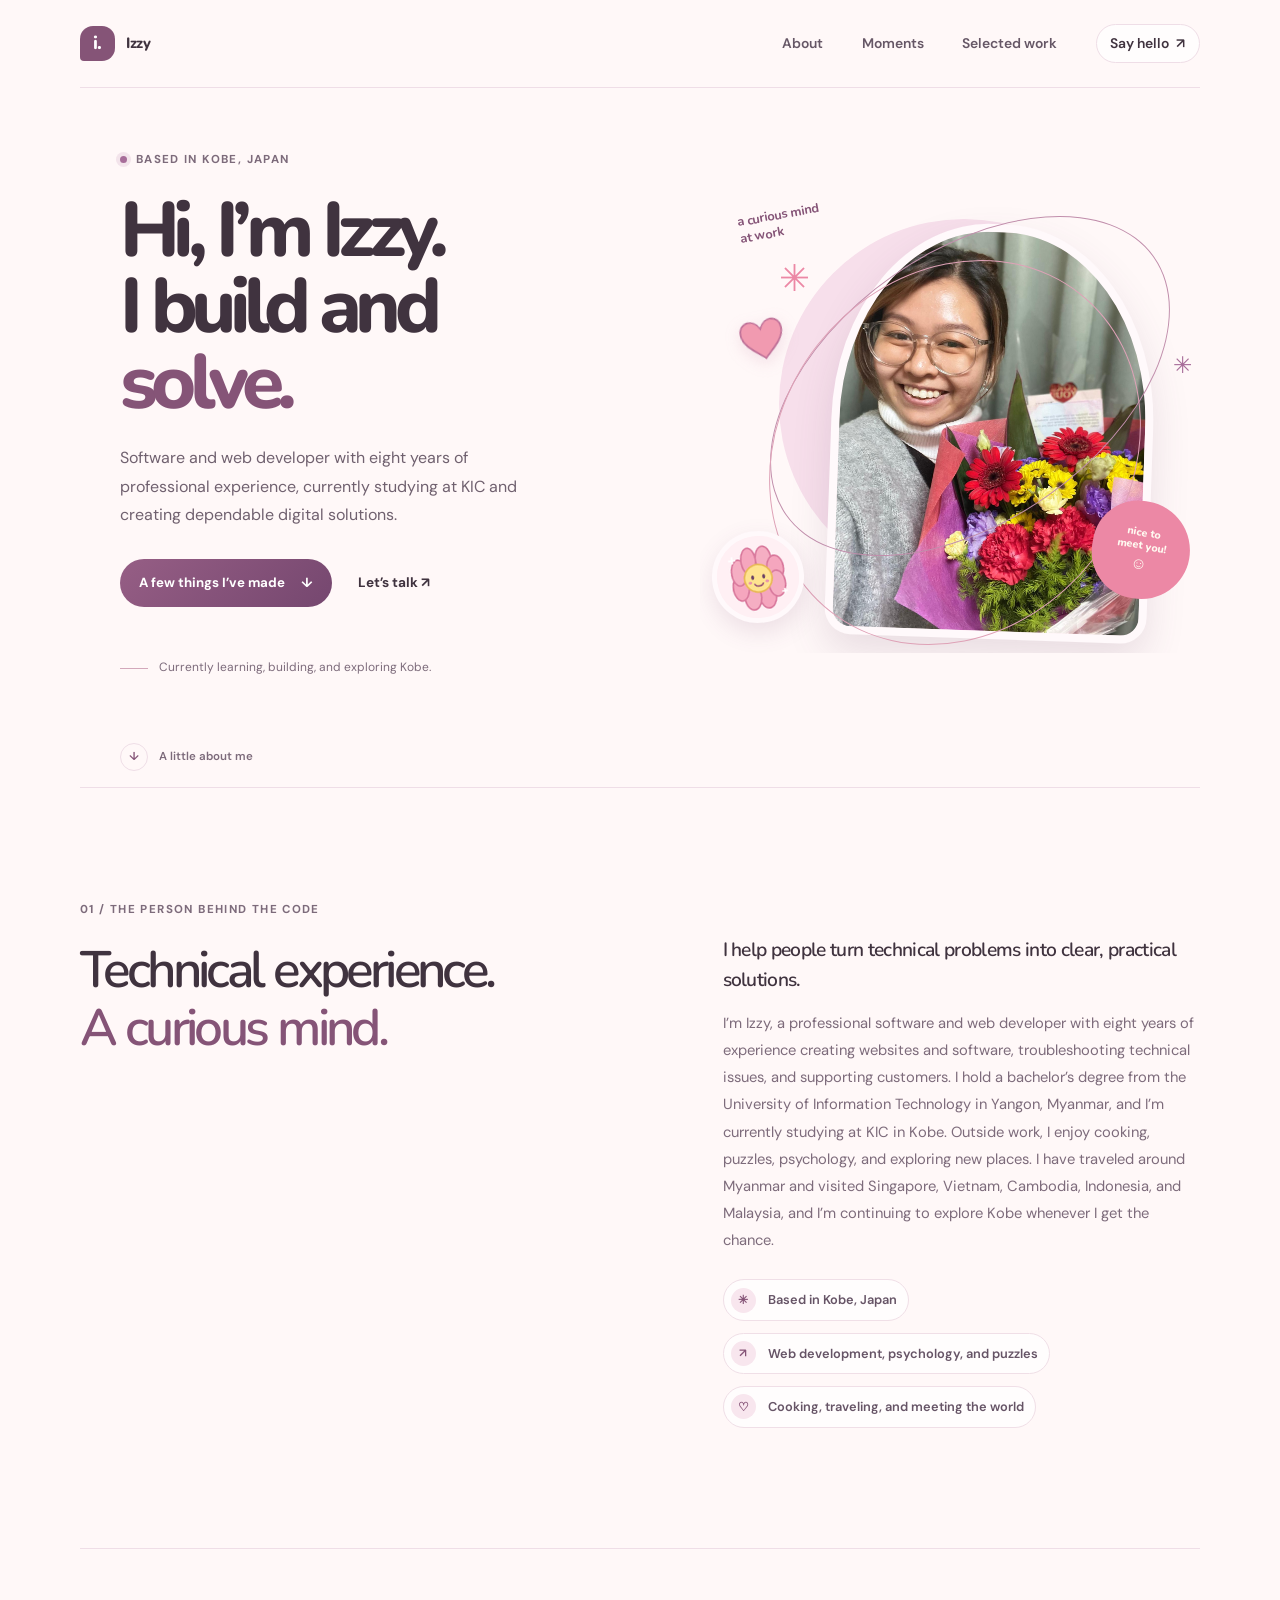
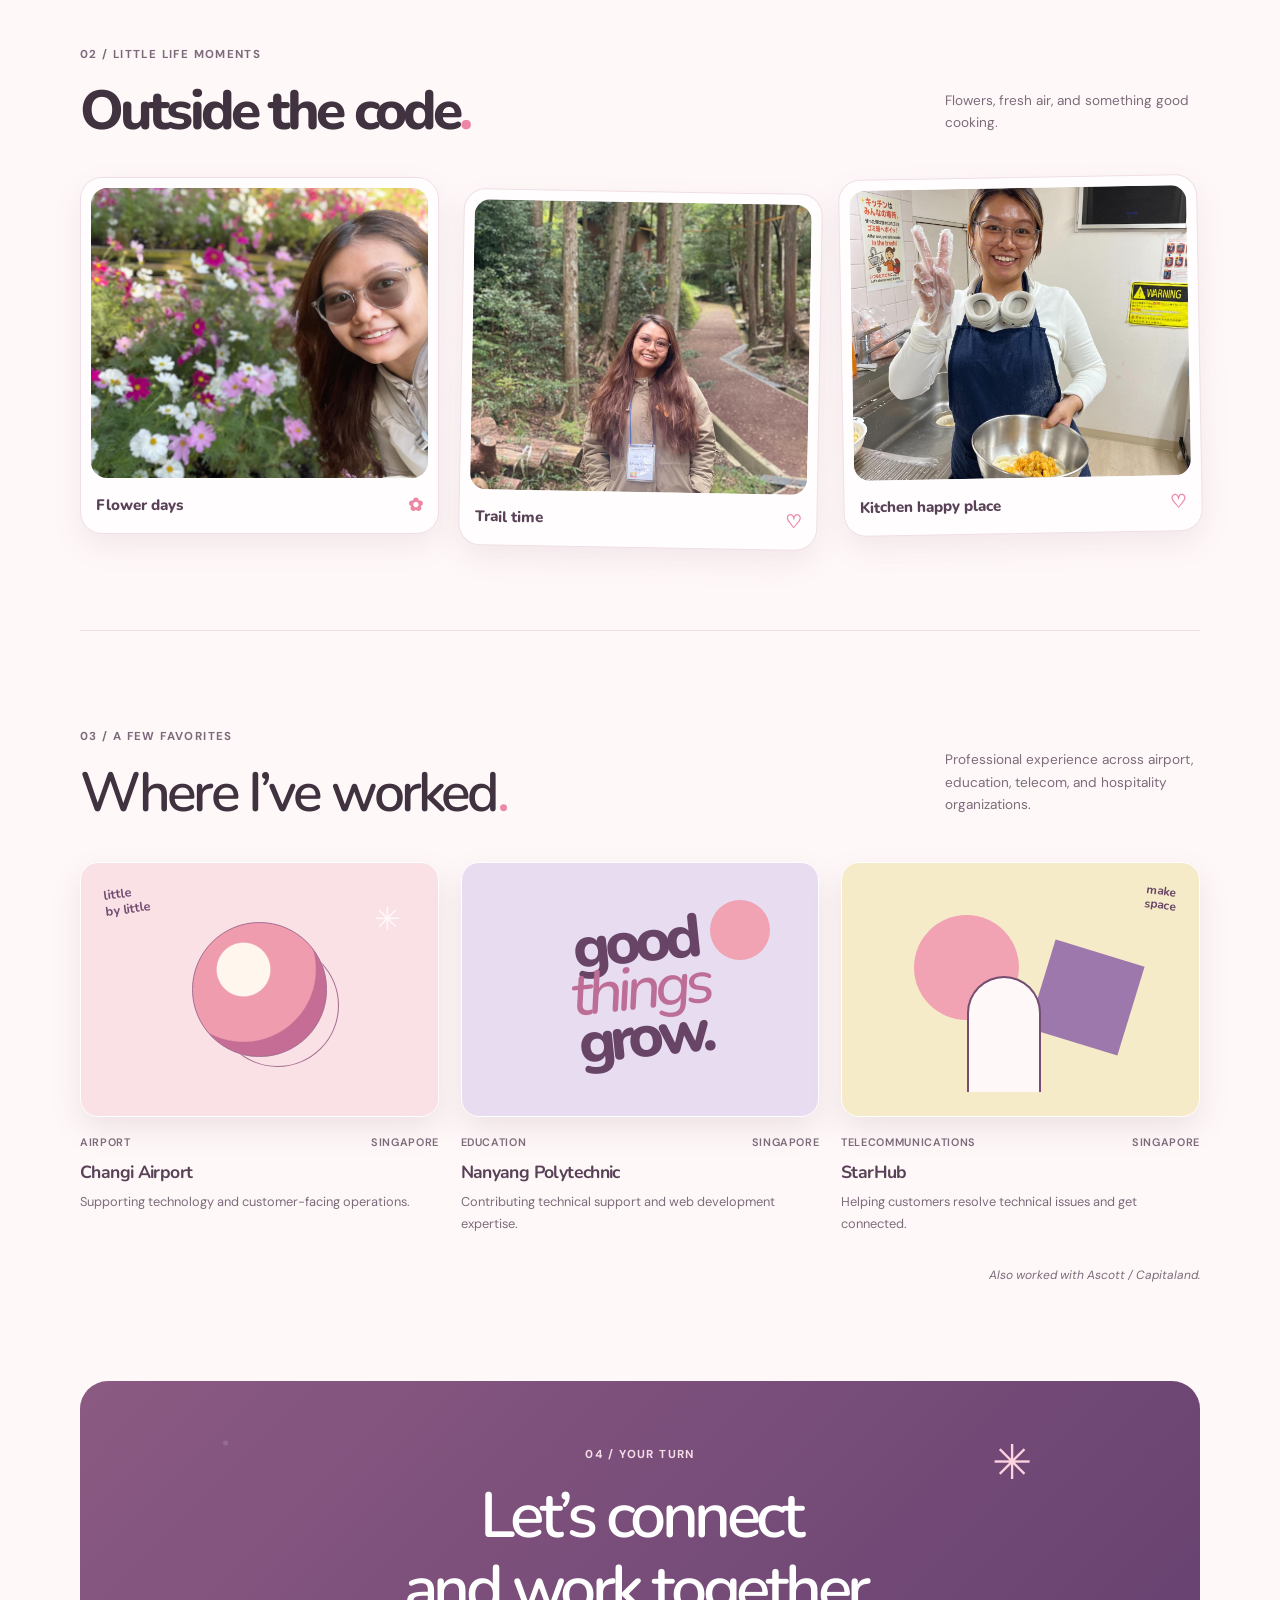
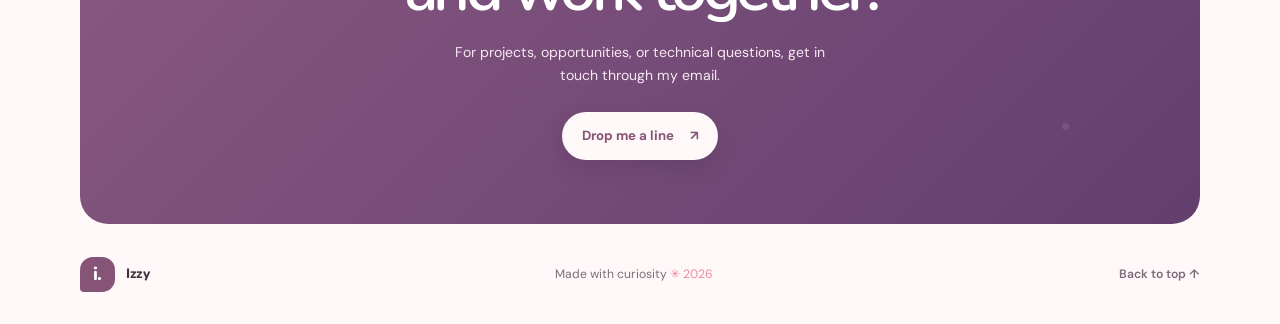
==== index.html @ 3c0c3fde "Add cute animated photo gallery Co-authored-by: Copilot <223556219+Copilot@users.noreply.github.com>" ====
<!doctype html>
<html lang="en">
  <head>
    <meta charset="UTF-8" />
    <meta name="viewport" content="width=device-width, initial-scale=1" />
    <meta
      name="description"
      content="The introduction of Izzy — software and web developer based in Kobe, Japan."
    />
    <meta name="theme-color" content="#fff8f8" />
    <title>Izzy — Software &amp; Web Developer</title>
    <link rel="icon" href="favicon.svg" type="image/svg+xml" />
    <link rel="preconnect" href="https://fonts.googleapis.com" />
    <link rel="preconnect" href="https://fonts.gstatic.com" crossorigin />
    <link
      href="https://fonts.googleapis.com/css2?family=DM+Sans:wght@400;500;600;700&family=Nunito:wght@400;500;600;700;800&display=swap"
      rel="stylesheet"
    />
    <link rel="stylesheet" href="styles.css" />
  </head>
  <body>
    <a class="skip-link" href="#main">Skip to content</a>

    <header class="site-header">
      <a class="wordmark" href="#home" aria-label="Izzy, home">
        <span class="wordmark-mark" aria-hidden="true">i.</span>
        <span>Izzy</span>
      </a>
      <nav class="site-nav" aria-label="Main navigation">
        <a href="#about">About</a>
        <a href="#moments">Moments</a>
        <a href="#work">Selected work</a>
        <a class="nav-contact" href="mailto:s26143@st.kic.ac.jp">
          Say hello <span aria-hidden="true">↗</span>
        </a>
      </nav>
    </header>

    <main id="main">
      <section class="hero section-wrap" id="home" aria-labelledby="hero-title">
        <div class="hero-copy">
          <p class="eyebrow"><span class="status-dot"></span> Based in Kobe, Japan</p>
          <h1 id="hero-title">Hi, I’m Izzy.<br />I build and<br /><span>solve.</span></h1>
          <p class="hero-description">
            Software and web developer with eight years of professional experience, currently
            studying at KIC and creating dependable digital solutions.
          </p>
          <div class="hero-actions">
            <a class="button button-dark" href="#work">
              A few things I’ve made <span aria-hidden="true">↓</span>
            </a>
            <a class="text-link" href="mailto:s26143@st.kic.ac.jp">Let’s talk <span aria-hidden="true">↗</span></a>
          </div>
          <div class="hero-note">
            <span class="note-line" aria-hidden="true"></span>
            <span>Currently learning, building, and exploring Kobe.</span>
          </div>
        </div>

        <div class="hero-art">
          <div class="art-sun"></div>
          <div class="art-orbit orbit-one"></div>
          <div class="art-orbit orbit-two"></div>
          <div class="art-sparkle sparkle-one" aria-hidden="true">✳</div>
          <div class="art-sparkle sparkle-two" aria-hidden="true">✳</div>
          <div class="art-caption">a curious mind<br />at work</div>
          <svg class="art-doodle art-heart" viewBox="0 0 64 64" aria-hidden="true">
            <path d="M32 55C26 48 7 37 7 22 7 7 25 4 32 19 39 4 57 7 57 22c0 15-19 26-25 33Z" />
          </svg>
          <div class="art-photo-frame">
            <img
              class="art-photo"
              src="assets/izzy/WhatsApp%20Image%202026-11-26%20at%2020.19.24%20%286%29.jpeg"
              alt="Izzy smiling with a colorful bouquet of flowers"
              width="1200"
              height="1599"
              fetchpriority="high"
              decoding="async"
            />
          </div>
          <div class="art-flower-badge" aria-hidden="true">
            <picture>
              <source srcset="assets/flower.svg" media="(prefers-reduced-motion: reduce)" />
              <img src="assets/flower.gif" alt="" width="96" height="96" />
            </picture>
          </div>
          <div class="art-sticker"><span>nice to<br />meet you!</span><span aria-hidden="true">☺</span></div>
        </div>
        <a class="scroll-cue" href="#about"><span aria-hidden="true">↓</span> A little about me</a>
      </section>

      <section class="about section-wrap" id="about" aria-labelledby="about-title">
        <div class="section-heading">
          <p class="eyebrow">01 / The person behind the code</p>
          <h2 id="about-title">Technical experience.<br /><span>A curious mind.</span></h2>
        </div>
        <div class="about-content">
          <p class="about-lead">
            I help people turn technical problems into clear, practical solutions.
          </p>
          <p>
            I’m Izzy, a professional software and web developer with eight years of experience
            creating websites and software, troubleshooting technical issues, and supporting
            customers. I hold a bachelor’s degree from the University of Information Technology
            in Yangon, Myanmar, and I’m currently studying at KIC in Kobe.
            Outside work, I enjoy cooking, puzzles, psychology, and exploring new places. I have
            traveled around Myanmar and visited Singapore, Vietnam, Cambodia, Indonesia, and Malaysia,
            and I’m continuing to explore Kobe whenever I get the chance.
          </p>
          <div class="about-facts" aria-label="A few quick facts">
            <div><span class="fact-icon" aria-hidden="true">✳</span><span>Based in Kobe, Japan</span></div>
            <div><span class="fact-icon" aria-hidden="true">↗</span><span>Web development, psychology, and puzzles</span></div>
            <div><span class="fact-icon" aria-hidden="true">♡</span><span>Cooking, traveling, and meeting the world</span></div>
          </div>
        </div>
      </section>

      <section class="moments section-wrap" id="moments" aria-labelledby="moments-title">
        <div class="moments-heading">
          <div>
            <p class="eyebrow">02 / Little life moments</p>
            <h2 id="moments-title">Outside the code<span class="heading-period">.</span></h2>
          </div>
          <p>Flowers, fresh air, and something good cooking.</p>
        </div>
        <div class="moments-grid">
          <figure class="moment-card">
            <img
              src="assets/izzy/WhatsApp%20Image%202026-11-26%20at%2020.19.23.jpeg"
              alt="Izzy smiling in a garden filled with colorful flowers"
              width="1599"
              height="1200"
              loading="lazy"
              decoding="async"
            />
            <figcaption>
              <span>Flower days</span>
              <span aria-hidden="true">✿</span>
            </figcaption>
          </figure>
          <figure class="moment-card">
            <img
              src="assets/izzy/WhatsApp%20Image%202026-11-26%20at%2020.19.24%20%281%29.jpeg"
              alt="Izzy enjoying a quiet forest trail"
              width="1200"
              height="1600"
              loading="lazy"
              decoding="async"
            />
            <figcaption>
              <span>Trail time</span>
              <span aria-hidden="true">♡</span>
            </figcaption>
          </figure>
          <figure class="moment-card">
            <img
              src="assets/izzy/WhatsApp%20Image%202026-11-26%20at%2020.19.24%20%285%29.jpeg"
              alt="Izzy preparing a meal in the kitchen"
              width="1200"
              height="1600"
              loading="lazy"
              decoding="async"
            />
            <figcaption>
              <span>Kitchen happy place</span>
              <span aria-hidden="true">♡</span>
            </figcaption>
          </figure>
        </div>
      </section>

      <section class="work section-wrap" id="work" aria-labelledby="work-title">
        <div class="work-heading">
          <div>
            <p class="eyebrow">03 / A few favorites</p>
            <h2 id="work-title">Where I’ve worked<span class="heading-period">.</span></h2>
          </div>
          <p>Professional experience across airport, education, telecom, and hospitality organizations.</p>
        </div>
        <div class="project-grid">
          <article class="project-card project-peach">
            <div class="project-visual visual-orbit" aria-hidden="true">
              <span class="visual-label">little<br />by little</span>
              <span class="visual-orb"></span>
              <span class="visual-spark">✳</span>
            </div>
            <div class="project-meta"><span>Airport</span><span>Singapore</span></div>
            <h3>Changi Airport</h3>
            <p>Supporting technology and customer-facing operations.</p>
          </article>
          <article class="project-card project-lilac">
            <div class="project-visual visual-type" aria-hidden="true">
              <span>good<br /><i>things</i><br />grow.</span>
              <span class="visual-sun"></span>
            </div>
            <div class="project-meta"><span>Education</span><span>Singapore</span></div>
            <h3>Nanyang Polytechnic</h3>
            <p>Contributing technical support and web development expertise.</p>
          </article>
          <article class="project-card project-yellow">
            <div class="project-visual visual-shapes" aria-hidden="true">
              <span class="shape shape-circle"></span>
              <span class="shape shape-square"></span>
              <span class="shape shape-arch"></span>
              <span class="shape-note">make<br />space</span>
            </div>
            <div class="project-meta"><span>Telecommunications</span><span>Singapore</span></div>
            <h3>StarHub</h3>
            <p>Helping customers resolve technical issues and get connected.</p>
          </article>
        </div>
        <p class="work-footnote">Also worked with Ascott / Capitaland.</p>
      </section>

      <section class="contact section-wrap" aria-labelledby="contact-title">
        <div class="contact-spark" aria-hidden="true">✳</div>
        <p class="eyebrow">04 / Your turn</p>
        <h2 id="contact-title">Let’s connect<br />and work together.</h2>
        <p>For projects, opportunities, or technical questions, get in touch through my email.</p>
        <a class="button button-light" href="mailto:s26143@st.kic.ac.jp">
          Drop me a line <span aria-hidden="true">↗</span>
        </a>
      </section>
    </main>

    <footer class="site-footer">
      <a class="wordmark" href="#home"><span class="wordmark-mark" aria-hidden="true">i.</span><span>Izzy</span></a>
      <p>Made with curiosity <span aria-hidden="true">✳</span> <span id="year">2025</span></p>
      <a href="#home">Back to top ↑</a>
    </footer>
    <script src="script.js"></script>
  </body>
</html>
---- styles.css ----
:root {
  color-scheme: light;
  --paper: #fff8f8;
  --ink: #40333f;
  --muted: #7d6b7b;
  --plum: #855477;
  --orange: #ec88a5;
  --line: #efdee7;
  --sans: "DM Sans", sans-serif;
  --display: "Nunito", sans-serif;
}

* {
  box-sizing: border-box;
}

html {
  scroll-behavior: smooth;
  scroll-padding-top: 5rem;
}

body {
  margin: 0;
  background: var(--paper);
  color: var(--ink);
  font-family: var(--sans);
  font-size: 16px;
  line-height: 1.65;
  -webkit-font-smoothing: antialiased;
}

a {
  color: inherit;
  text-decoration: none;
}

a:focus-visible {
  outline: 3px solid var(--orange);
  outline-offset: 5px;
  border-radius: 2px;
}

.skip-link {
  position: absolute;
  top: 0.75rem;
  left: 0.75rem;
  z-index: 10;
  padding: 0.7rem 1rem;
  transform: translateY(-160%);
  background: var(--ink);
  color: white;
}

.skip-link:focus {
  transform: translateY(0);
}

.site-header,
.site-footer {
  display: flex;
  align-items: center;
  justify-content: space-between;
  width: min(1120px, calc(100% - 96px));
  margin: 0 auto;
}

.site-header {
  min-height: 88px;
  border-bottom: 1px solid var(--line);
}

.wordmark {
  display: inline-flex;
  align-items: center;
  gap: 0.7rem;
  font-family: var(--display);
  font-size: 0.93rem;
  font-weight: 800;
  letter-spacing: -0.035em;
}

.wordmark-mark {
  display: grid;
  width: 35px;
  height: 35px;
  place-items: center;
  border-radius: 13px 13px 13px 4px;
  background: var(--plum);
  color: white;
  font-family: var(--display);
  font-size: 1.15rem;
}

.site-nav {
  display: flex;
  align-items: center;
  gap: 2.4rem;
  color: #665766;
  font-size: 0.87rem;
  font-weight: 600;
}

.site-nav a,
.site-footer > a:last-child,
.text-link {
  transition: color 160ms ease;
}

.site-nav a:hover,
.site-footer > a:last-child:hover,
.text-link:hover {
  color: var(--orange);
}

.nav-contact {
  display: inline-flex;
  align-items: center;
  gap: 0.45rem;
  color: var(--ink);
  padding: 0.45rem 0.85rem;
  border: 1px solid var(--line);
  border-radius: 999px;
  background: #fffdfd;
}

.section-wrap {
  width: min(1120px, calc(100% - 96px));
  margin: 0 auto;
}

.hero {
  position: relative;
  display: grid;
  min-height: 660px;
  grid-template-columns: 1.05fr 0.95fr;
  align-items: center;
  padding-top: 2.4rem;
  padding-bottom: 5.5rem;
}

.hero-copy {
  position: relative;
  z-index: 1;
  padding: 1.5rem 0 1.3rem 2.5rem;
}

.eyebrow {
  display: flex;
  align-items: center;
  gap: 0.55rem;
  margin: 0 0 1.45rem;
  color: var(--muted);
  font-size: 0.72rem;
  font-weight: 700;
  letter-spacing: 0.12em;
  text-transform: uppercase;
}

.status-dot {
  width: 7px;
  height: 7px;
  border-radius: 50%;
  background: #a76d99;
  box-shadow: 0 0 0 4px #a76d9924;
}

h1,
h2,
h3,
p {
  margin-top: 0;
}

h1,
h2,
h3 {
  font-family: var(--display);
}

.hero h1 {
  margin-bottom: 1.45rem;
  font-size: clamp(3.65rem, 6vw, 5.8rem);
  font-weight: 800;
  letter-spacing: -0.085em;
  line-height: 0.99;
}

.hero h1 span,
.section-heading h2 span {
  color: var(--plum);
}

.hero-description {
  max-width: 430px;
  margin-bottom: 1.8rem;
  color: #70616f;
  font-size: 1rem;
  line-height: 1.8;
}

.hero-actions {
  display: flex;
  align-items: center;
  gap: 1.6rem;
}

.button {
  display: inline-flex;
  min-height: 48px;
  align-items: center;
  justify-content: center;
  gap: 1rem;
  padding: 0.7rem 1.2rem;
  border-radius: 999px;
  font-size: 0.83rem;
  font-weight: 700;
  transition: transform 160ms ease, background 160ms ease;
}

.button:hover {
  transform: translateY(-2px);
}

.button-dark {
  background: linear-gradient(135deg, #965e85, #75476f);
  color: white;
}

.button-dark:hover {
  background: linear-gradient(135deg, #855477, #663d64);
}

.text-link {
  font-size: 0.85rem;
  font-weight: 700;
}

.hero-note {
  display: flex;
  align-items: center;
  gap: 0.7rem;
  margin-top: 3.2rem;
  color: var(--muted);
  font-size: 0.75rem;
}

.note-line {
  width: 28px;
  height: 1px;
  background: #d3a8bb;
}

.hero-art {
  position: relative;
  width: min(100%, 500px);
  height: 480px;
  overflow: clip;
  justify-self: end;
}

.art-sun {
  position: absolute;
  top: 46px;
  right: 51px;
  width: 370px;
  height: 370px;
  border-radius: 50%;
  background: #f7dfeb;
}

.art-photo-frame {
  position: absolute;
  right: 47px;
  bottom: 14px;
  z-index: 1;
  width: 322px;
  height: 415px;
  overflow: hidden;
  border: 8px solid #fff9fb;
  border-radius: 48% 48% 26px 26px;
  background: #fff0f4;
  box-shadow: 0 18px 38px #68446625;
  transform: rotate(2deg);
  animation: gentle-bob 5.5s ease-in-out infinite;
}

.art-photo {
  display: block;
  width: 100%;
  height: 100%;
  object-fit: cover;
  object-position: center 43%;
}

.art-orbit {
  position: absolute;
  z-index: 2;
  border: 1px solid #c18fac;
  border-radius: 50%;
  pointer-events: none;
}

.orbit-one {
  top: 78px;
  right: 5px;
  width: 450px;
  height: 270px;
  transform: rotate(-35deg);
}

.orbit-two {
  top: 77px;
  right: 70px;
  width: 350px;
  height: 405px;
  border-color: #dfa2b7;
  transform: rotate(38deg);
}

.art-sparkle {
  position: absolute;
  z-index: 2;
  color: var(--orange);
  font-size: 2.3rem;
  line-height: 1;
  animation: sparkle 2.8s ease-in-out infinite;
}

.sparkle-one {
  top: 87px;
  left: 79px;
}

.sparkle-two {
  top: 181px;
  right: 8px;
  color: #a76d99;
  font-size: 1.45rem;
  animation-delay: 0.8s;
}

.art-caption {
  position: absolute;
  top: 34px;
  left: 38px;
  color: var(--plum);
  font-family: var(--display);
  font-size: 0.8rem;
  font-weight: 700;
  line-height: 1.35;
  transform: rotate(-10deg);
}

.art-doodle {
  position: absolute;
  z-index: 3;
  overflow: visible;
  fill: #f19ab0;
  stroke: #bd6e96;
  stroke-width: 2;
  filter: drop-shadow(0 5px 8px #bd6e9630);
  animation: doodle-float 4s ease-in-out infinite;
}

.art-heart {
  top: 140px;
  left: 36px;
  width: 53px;
  transform: rotate(-12deg);
}

.art-flower-badge {
  position: absolute;
  bottom: 30px;
  left: 12px;
  z-index: 4;
  width: 92px;
  height: 92px;
  overflow: hidden;
  border: 5px solid #fff9fb;
  border-radius: 50%;
  background: #fff0f4;
  box-shadow: 0 9px 24px #75476f24;
  transform: rotate(-8deg);
  animation: flower-float 4.5s ease-in-out infinite;
}

.art-flower-badge picture,
.art-flower-badge img {
  display: block;
  width: 100%;
  height: 100%;
}

.art-flower-badge img {
  object-fit: cover;
}

.art-sticker {
  position: absolute;
  right: 10px;
  bottom: 54px;
  z-index: 3;
  display: flex;
  width: 98px;
  height: 98px;
  flex-direction: column;
  align-items: center;
  justify-content: center;
  border-radius: 48% 52% 51% 49%;
  background: #ec88a5;
  color: #fffaf1;
  font-family: var(--display);
  font-size: 0.67rem;
  font-weight: 800;
  line-height: 1.25;
  text-align: center;
  transform: rotate(10deg);
}

.art-sticker span:last-child {
  margin-top: 0.12rem;
  font-size: 1rem;
}

.scroll-cue {
  position: absolute;
  bottom: 1rem;
  left: 2.5rem;
  display: flex;
  align-items: center;
  gap: 0.7rem;
  color: var(--muted);
  font-size: 0.72rem;
  font-weight: 600;
}

.scroll-cue span {
  display: grid;
  width: 28px;
  height: 28px;
  place-items: center;
  border: 1px solid var(--line);
  border-radius: 50%;
  color: var(--plum);
}

.about {
  display: grid;
  grid-template-columns: 1fr 0.9fr;
  gap: 7rem;
  padding-top: 7rem;
  padding-bottom: 7.5rem;
  border-top: 1px solid var(--line);
}

.moments {
  padding-top: 6rem;
  padding-bottom: 6rem;
  border-top: 1px solid var(--line);
}

.moments-heading {
  display: flex;
  align-items: end;
  justify-content: space-between;
  gap: 2rem;
  margin-bottom: 2.2rem;
}

.moments-heading .eyebrow {
  margin-bottom: 1rem;
}

.moments-heading h2 {
  margin-bottom: 0;
  font-size: clamp(2.5rem, 4.3vw, 3.8rem);
  font-weight: 800;
  letter-spacing: -0.07em;
  line-height: 1.13;
}

.moments-heading > p {
  max-width: 255px;
  margin-bottom: 0.45rem;
  color: var(--muted);
  font-size: 0.85rem;
}

.moments-grid {
  display: grid;
  grid-template-columns: repeat(3, 1fr);
  align-items: start;
  gap: 1.35rem;
}

.moment-card {
  min-width: 0;
  margin: 0;
  padding: 0.6rem;
  overflow: hidden;
  border: 1px solid #f0dfe7;
  border-radius: 22px;
  background: #fffdfd;
  box-shadow: 0 12px 30px #734c6718;
  transition: transform 220ms ease, box-shadow 220ms ease;
}

.moment-card:nth-child(2) {
  transform: translateY(14px) rotate(1deg);
}

.moment-card:nth-child(3) {
  transform: rotate(-1deg);
}

.moment-card:hover {
  transform: translateY(-5px) rotate(0);
  box-shadow: 0 18px 34px #734c6724;
}

.moment-card img {
  display: block;
  width: 100%;
  height: 290px;
  border-radius: 16px;
  object-fit: cover;
  transition: transform 300ms ease;
}

.moment-card:first-child img {
  object-position: 76% center;
}

.moment-card:hover img {
  transform: scale(1.035);
}

.moment-card figcaption {
  display: flex;
  align-items: center;
  justify-content: space-between;
  gap: 0.5rem;
  padding: 0.8rem 0.35rem 0.15rem;
  color: #594257;
  font-family: var(--display);
  font-size: 0.95rem;
  font-weight: 800;
}

.moment-card figcaption span:last-child {
  color: var(--orange);
  font-size: 1.15rem;
}

.section-heading h2,
.work-heading h2,
.contact h2 {
  margin-bottom: 0;
  font-size: clamp(2.4rem, 4vw, 3.5rem);
  font-weight: 600;
  letter-spacing: -0.07em;
  line-height: 1.13;
}

.about-content {
  padding-top: 2.25rem;
  color: var(--muted);
  font-size: 0.92rem;
  line-height: 1.85;
}

.about-content .about-lead {
  margin-bottom: 0.9rem;
  color: var(--ink);
  font-family: var(--display);
  font-size: 1.2rem;
  font-weight: 600;
  letter-spacing: -0.035em;
  line-height: 1.55;
}

.about-facts {
  display: grid;
  gap: 0.75rem;
  margin-top: 1.55rem;
  color: #665466;
  font-size: 0.8rem;
  font-weight: 600;
}

.about-facts > div {
  display: flex;
  align-items: center;
  gap: 0.75rem;
  width: fit-content;
  padding: 0.45rem 0.7rem 0.45rem 0.45rem;
  border: 1px solid #f0dfe7;
  border-radius: 999px;
  background: #fffdfd;
}

.fact-icon {
  display: grid;
  width: 25px;
  height: 25px;
  flex: 0 0 25px;
  place-items: center;
  border-radius: 50%;
  background: #f8e6ee;
  color: var(--plum);
  font-size: 0.75rem;
}

.work {
  padding-top: 6rem;
  padding-bottom: 6rem;
  border-top: 1px solid var(--line);
}

.work-heading {
  display: flex;
  align-items: end;
  justify-content: space-between;
  gap: 2rem;
  margin-bottom: 2.4rem;
}

.work-heading .eyebrow {
  margin-bottom: 1rem;
}

.work-heading h2 {
  font-size: clamp(2.5rem, 4.3vw, 3.8rem);
}

.heading-period {
  color: var(--orange);
}

.work-heading > p {
  max-width: 255px;
  margin-bottom: 0.45rem;
  color: var(--muted);
  font-size: 0.85rem;
}

.project-grid {
  display: grid;
  grid-template-columns: repeat(3, 1fr);
  gap: 1.35rem;
}

.project-card {
  min-width: 0;
}

.project-visual {
  position: relative;
  display: grid;
  height: 255px;
  overflow: hidden;
  place-items: center;
  border: 1px solid #fff;
  border-radius: 18px;
  box-shadow: 0 12px 30px #734c6720;
  transition: transform 220ms ease, box-shadow 220ms ease;
}

.project-card:hover .project-visual {
  transform: translateY(-5px) rotate(-0.5deg);
  box-shadow: 0 18px 34px #734c672a;
}

.project-peach .project-visual {
  background: #f9e1e6;
}

.project-lilac .project-visual {
  background: #e8dcf1;
}

.project-yellow .project-visual {
  background: #f5ebc9;
}

.visual-label {
  position: absolute;
  z-index: 1;
  top: 22px;
  left: 23px;
  color: #714c70;
  font-family: var(--display);
  font-size: 0.8rem;
  font-weight: 700;
  line-height: 1.25;
  transform: rotate(-7deg);
}

.visual-orb {
  width: 135px;
  height: 135px;
  border: 1px solid #a56d90;
  border-radius: 50%;
  background: radial-gradient(circle at 38% 35%, #fff7ee 0 22%, #ef9caf 23% 60%, #c66d95 61%);
  box-shadow: 18px 16px 0 -7px #f9e1e6, 18px 16px 0 -6px #a56d90;
}

.visual-spark {
  position: absolute;
  top: 30px;
  right: 37px;
  color: #fff8fb;
  font-size: 2rem;
}

.visual-type > span:first-child {
  position: relative;
  z-index: 1;
  color: #684466;
  font-family: var(--display);
  font-size: 3.8rem;
  font-weight: 800;
  letter-spacing: -0.09em;
  line-height: 0.78;
  text-align: center;
  transform: rotate(-6deg);
}

.visual-type i {
  color: #bd6e96;
  font-weight: 500;
}

.visual-sun {
  position: absolute;
  top: 37px;
  right: 48px;
  width: 60px;
  height: 60px;
  border-radius: 50%;
  background: #f1a2b3;
}

.visual-shapes .shape {
  position: absolute;
  display: block;
}

.shape-circle {
  top: 52px;
  left: 72px;
  width: 105px;
  height: 105px;
  border-radius: 50%;
  background: #f1a2b3;
}

.shape-square {
  top: 88px;
  right: 66px;
  width: 93px;
  height: 93px;
  background: #9c78ad;
  transform: rotate(17deg);
}

.shape-arch {
  bottom: 24px;
  left: 125px;
  width: 74px;
  height: 116px;
  border: 2px solid #754d70;
  border-bottom: 0;
  border-radius: 50px 50px 0 0;
  background: #fff8f8;
}

.shape-note {
  position: absolute;
  top: 21px;
  right: 21px;
  color: #684466;
  font-family: var(--display);
  font-size: 0.75rem;
  font-weight: 700;
  line-height: 1.2;
  transform: rotate(8deg);
}

.project-meta {
  display: flex;
  justify-content: space-between;
  margin-top: 1.05rem;
  color: var(--muted);
  font-size: 0.68rem;
  font-weight: 600;
  letter-spacing: 0.06em;
  text-transform: uppercase;
}

.project-card h3 {
  margin: 0.4rem 0 0.25rem;
  font-size: 1.1rem;
  font-weight: 700;
  letter-spacing: -0.035em;
  color: #594257;
}

.project-card > p {
  margin-bottom: 0;
  color: var(--muted);
  font-size: 0.8rem;
}

.work-footnote {
  margin: 2rem 0 0;
  color: var(--muted);
  font-size: 0.75rem;
  font-style: italic;
  text-align: right;
}

.contact {
  position: relative;
  display: flex;
  min-height: 390px;
  flex-direction: column;
  align-items: center;
  justify-content: center;
  overflow: hidden;
  padding: 4rem 1.5rem;
  border-radius: 28px;
  background:
    radial-gradient(circle at 13% 14%, #ffffff20 0 2px, transparent 3px),
    radial-gradient(circle at 88% 78%, #ffffff18 0 3px, transparent 4px),
    linear-gradient(135deg, #8b5a83, #633f6e);
  color: white;
  text-align: center;
}

.contact .eyebrow {
  margin-bottom: 1rem;
  color: #f5dce9;
}

.contact h2 {
  font-size: clamp(2.8rem, 5vw, 4rem);
}

.contact > p:not(.eyebrow) {
  max-width: 380px;
  margin: 1rem 0 1.55rem;
  color: #f7eaf1;
  font-size: 0.88rem;
}

.button-light {
  background: var(--paper);
  color: var(--plum);
  box-shadow: 0 8px 20px #3c234a30;
}

.button-light:hover {
  background: #fff;
}

.contact-spark {
  position: absolute;
  top: 42px;
  right: 15%;
  color: #ffd2e0;
  font-size: 3rem;
  animation: sparkle 3s ease-in-out infinite;
}

.site-footer {
  min-height: 100px;
  color: var(--muted);
  font-size: 0.76rem;
}

.site-footer .wordmark {
  color: var(--ink);
  font-size: 0.85rem;
}

.site-footer p {
  margin: 0;
}

.site-footer p span {
  color: var(--orange);
}

.site-footer > a:last-child {
  font-weight: 600;
}

@media (min-width: 1400px) {
  .hero {
    min-height: 720px;
  }
}

@media (max-width: 900px) {
  .site-header,
  .site-footer,
  .section-wrap {
    width: min(100% - 56px, 720px);
  }

  .hero {
    min-height: 600px;
    grid-template-columns: 1fr 0.9fr;
  }

  .hero-copy {
    padding-left: 0;
  }

  .hero h1 {
    font-size: clamp(3.3rem, 7.2vw, 4.8rem);
  }

  .hero-art {
    height: 410px;
  }

  .art-sun {
    top: 49px;
    right: 15px;
    width: 300px;
    height: 300px;
  }

  .art-photo-frame {
    right: 10px;
    bottom: 10px;
    width: 270px;
    height: 360px;
  }

  .orbit-one {
    top: 65px;
    right: -15px;
    width: 355px;
    height: 230px;
  }

  .orbit-two {
    top: 56px;
    right: 22px;
    width: 285px;
    height: 345px;
  }

  .art-caption {
    left: 4px;
  }

  .art-sticker {
    right: -5px;
    bottom: 35px;
    width: 82px;
    height: 82px;
  }

  .art-flower-badge {
    bottom: 25px;
    left: 2px;
    width: 80px;
    height: 80px;
  }

  .art-heart {
    left: 23px;
  }

  .about {
    gap: 3rem;
  }

  .moments-grid {
    gap: 0.9rem;
  }

  .moment-card img {
    height: 230px;
  }

  .project-visual {
    height: 205px;
  }

  .visual-type > span:first-child {
    font-size: 3rem;
  }

  .shape-circle {
    left: 32px;
  }

  .shape-square {
    right: 32px;
  }

  .shape-arch {
    left: 95px;
  }
}

@media (max-width: 640px) {
  html {
    scroll-padding-top: 1rem;
  }

  .site-header,
  .site-footer,
  .section-wrap {
    width: calc(100% - 40px);
  }

  .site-header {
    min-height: 72px;
  }

  .site-nav {
    gap: 0.65rem;
    font-size: 0.7rem;
  }

  .site-nav > a:first-child {
    display: none;
  }

  .nav-contact {
    gap: 0.25rem;
    padding: 0.35rem 0.6rem;
  }

  .wordmark {
    gap: 0.5rem;
    font-size: 0.85rem;
  }

  .wordmark-mark {
    width: 31px;
    height: 31px;
  }

  .hero {
    min-height: auto;
    grid-template-columns: 1fr;
    padding-top: 4.2rem;
    padding-bottom: 4.5rem;
  }

  .hero-copy {
    padding: 0;
  }

  .eyebrow {
    margin-bottom: 1rem;
    font-size: 0.65rem;
  }

  .hero h1 {
    margin-bottom: 1.1rem;
    font-size: clamp(3.5rem, 14vw, 5.3rem);
  }

  .hero-description {
    max-width: 390px;
    font-size: 0.92rem;
  }

  .hero-actions {
    flex-wrap: wrap;
    gap: 1.1rem;
  }

  .button {
    min-height: 46px;
    padding: 0.65rem 0.95rem;
    font-size: 0.77rem;
  }

  .hero-note {
    margin-top: 2rem;
    font-size: 0.68rem;
  }

  .hero-art {
    width: min(100%, 400px);
    height: min(106vw, 390px);
    margin: 1.8rem auto 0;
    justify-self: center;
  }

  .art-sun {
    top: 8%;
    right: 9%;
    width: 76%;
    height: auto;
    aspect-ratio: 1;
  }

  .art-photo-frame {
    right: 12%;
    bottom: 0;
    width: 72%;
    height: 84%;
    border-width: 7px;
  }

  .orbit-one {
    top: 17%;
    right: -1%;
    width: 91%;
    height: 54%;
  }

  .orbit-two {
    top: 14%;
    right: 13%;
    width: 68%;
    height: 77%;
  }

  .sparkle-one {
    top: 14%;
    left: 10%;
    font-size: 1.8rem;
  }

  .sparkle-two {
    top: 39%;
    right: 0;
    font-size: 1.15rem;
  }

  .art-caption {
    top: 5%;
    left: 4%;
    font-size: 0.68rem;
  }

  .art-sticker {
    right: 2%;
    bottom: 11%;
    width: 74px;
    height: 74px;
    font-size: 0.58rem;
  }

  .art-flower-badge {
    bottom: 8%;
    left: 1%;
    width: 68px;
    height: 68px;
    border-width: 4px;
  }

  .art-heart {
    top: 36%;
    left: 6%;
    width: 42px;
  }

  .scroll-cue {
    bottom: 0;
    left: 0;
  }

  .about {
    grid-template-columns: 1fr;
    gap: 0.8rem;
    padding-top: 4.5rem;
    padding-bottom: 4.8rem;
  }

  .moments {
    padding-top: 4.5rem;
    padding-bottom: 4.5rem;
  }

  .moments-heading {
    display: block;
    margin-bottom: 1.6rem;
  }

  .moments-heading h2 {
    font-size: clamp(2.5rem, 10vw, 3.5rem);
  }

  .moments-heading > p {
    margin-top: 0.85rem;
    margin-bottom: 0;
  }

  .moments-grid {
    grid-template-columns: 1fr;
    gap: 1rem;
  }

  .moment-card:nth-child(2),
  .moment-card:nth-child(3) {
    transform: none;
  }

  .moment-card img {
    height: min(72vw, 300px);
  }

  .section-heading h2,
  .work-heading h2 {
    font-size: clamp(2.5rem, 10vw, 3.5rem);
  }

  .about-content {
    padding-top: 0.8rem;
    font-size: 0.87rem;
  }

  .about-content .about-lead {
    font-size: 1.12rem;
  }

  .work {
    padding-top: 4.5rem;
    padding-bottom: 4.5rem;
  }

  .work-heading {
    display: block;
    margin-bottom: 1.6rem;
  }

  .work-heading > p {
    margin-top: 0.85rem;
    margin-bottom: 0;
  }

  .project-grid {
    grid-template-columns: 1fr;
    gap: 2rem;
  }

  .project-visual {
    height: min(68vw, 310px);
  }

  .visual-type > span:first-child {
    font-size: 4rem;
  }

  .shape-circle {
    left: 23%;
    width: 31%;
    height: auto;
    aspect-ratio: 1;
  }

  .shape-square {
    right: 20%;
    width: 29%;
    height: auto;
    aspect-ratio: 1;
  }

  .shape-arch {
    left: 38%;
    width: 24%;
    height: 46%;
  }

  .work-footnote {
    text-align: left;
  }

  .contact {
    width: 100%;
    min-height: 350px;
    padding: 3.5rem 1.5rem;
  }

  .contact h2 {
    font-size: clamp(2.8rem, 11vw, 3.8rem);
  }

  .contact-spark {
    top: 25px;
    right: 9%;
    font-size: 2.2rem;
  }

  .site-footer {
    min-height: 86px;
    gap: 0.8rem;
    font-size: 0.65rem;
  }

  .site-footer .wordmark {
    font-size: 0.75rem;
  }

  .site-footer p {
    display: none;
  }
}

@media (prefers-reduced-motion: reduce) {
  *,
  *::before,
  *::after {
    scroll-behavior: auto !important;
    transition-duration: 0.01ms !important;
    animation-duration: 0.01ms !important;
    animation-iteration-count: 1 !important;
  }
}

@keyframes gentle-bob {
  0%,
  100% {
    translate: 0 0;
  }

  50% {
    translate: 0 -5px;
  }
}

@keyframes doodle-float {
  0%,
  100% {
    translate: 0 0;
    rotate: -7deg;
  }

  50% {
    translate: 0 -11px;
    rotate: 7deg;
  }
}

@keyframes flower-float {
  0%,
  100% {
    translate: 0 0;
    rotate: -8deg;
  }

  50% {
    translate: 0 -7px;
    rotate: 4deg;
  }
}

@keyframes sparkle {
  0%,
  100% {
    opacity: 0.55;
    scale: 0.82;
  }

  50% {
    opacity: 1;
    scale: 1.12;
  }
}
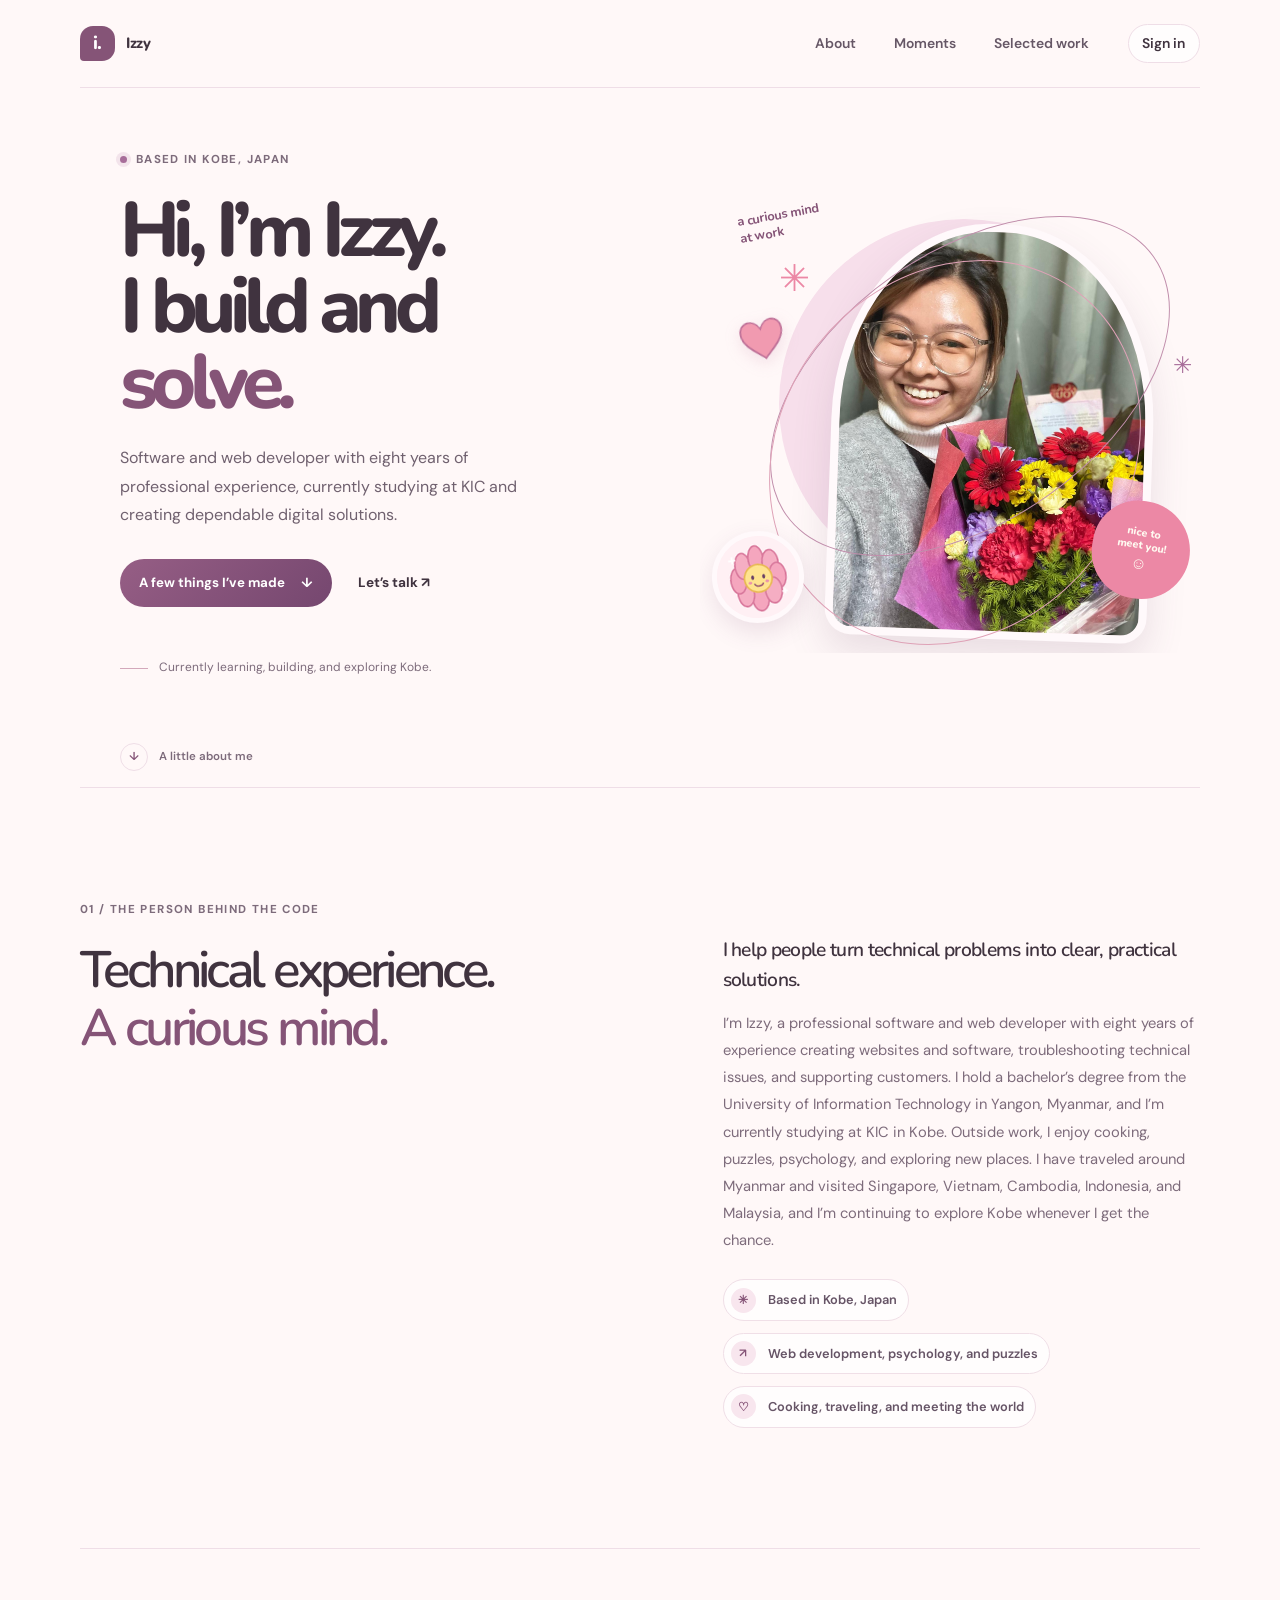
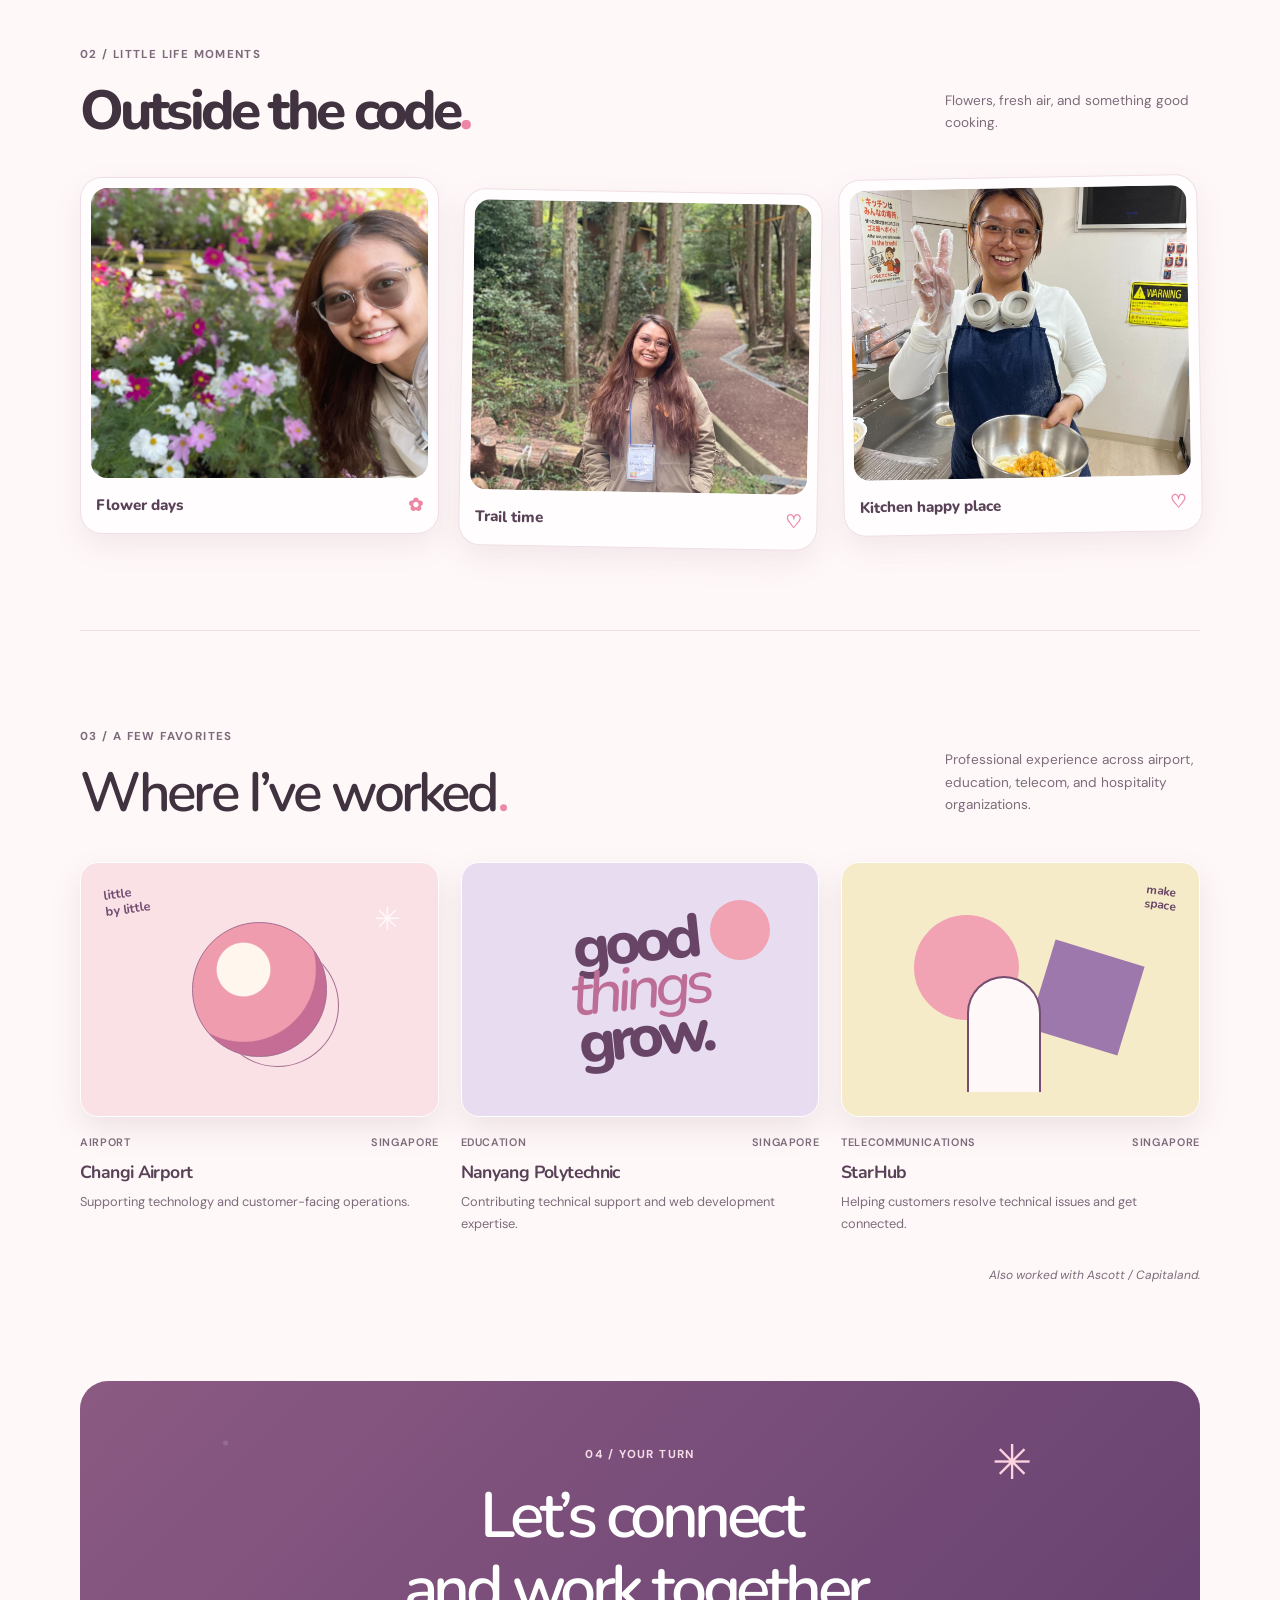
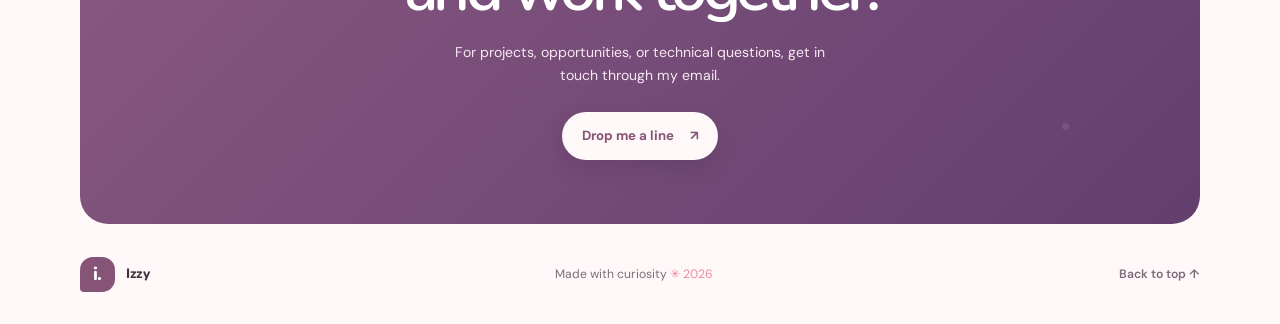
==== commit 0d22efd7: "Add Supabase email authentication Co-authored-by: Copilot <223556219+Copilot@users.noreply.github.co" ====
--- a/index.html
+++ b/index.html
@@ -30,9 +30,7 @@
         <a href="#about">About</a>
         <a href="#moments">Moments</a>
         <a href="#work">Selected work</a>
-        <a class="nav-contact" href="mailto:s26143@st.kic.ac.jp">
-          Say hello <span aria-hidden="true">↗</span>
-        </a>
+        <button class="nav-contact" id="auth-open" type="button">Sign in</button>
       </nav>
     </header>
 
@@ -228,6 +226,41 @@
       <p>Made with curiosity <span aria-hidden="true">✳</span> <span id="year">2025</span></p>
       <a href="#home">Back to top ↑</a>
     </footer>
+    <dialog class="auth-dialog" id="auth-dialog" aria-labelledby="auth-title" aria-describedby="auth-description">
+      <div class="auth-dialog-card">
+        <button class="auth-close" id="auth-close" type="button" aria-label="Close sign-in dialog">×</button>
+        <p class="eyebrow"><span class="status-dot"></span> Your little corner</p>
+        <h2 id="auth-title">Welcome back.</h2>
+        <p class="auth-description" id="auth-description">
+          Sign in or create an account to get started.
+        </p>
+        <div class="auth-mode-toggle" id="auth-mode-toggle" role="group" aria-label="Choose an account action">
+          <button class="auth-mode-button" id="auth-login-mode" type="button" aria-pressed="true">Log in</button>
+          <button class="auth-mode-button" id="auth-signup-mode" type="button" aria-pressed="false">Sign up</button>
+        </div>
+        <form class="auth-form" id="auth-form">
+          <label for="auth-email">Email address</label>
+          <input id="auth-email" name="email" type="email" autocomplete="email" required />
+          <label for="auth-password">Password</label>
+          <input
+            id="auth-password"
+            name="password"
+            type="password"
+            autocomplete="current-password"
+            minlength="6"
+            required
+          />
+          <button class="button button-dark" id="auth-submit" type="submit">Log in</button>
+        </form>
+        <div class="auth-session" id="auth-session" hidden>
+          <p id="auth-user-line"></p>
+          <button class="button button-light" id="auth-signout" type="button">Sign out</button>
+        </div>
+        <p class="auth-status" id="auth-status" role="status" aria-live="polite"></p>
+        <p class="auth-footnote" id="auth-footnote">Sign-up may require email confirmation.</p>
+      </div>
+    </dialog>
     <script src="script.js"></script>
+    <script type="module" src="auth.js"></script>
   </body>
 </html>
--- a/styles.css
+++ b/styles.css
@@ -101,12 +101,14 @@
 }
 
 .site-nav a,
+.site-nav button,
 .site-footer > a:last-child,
 .text-link {
   transition: color 160ms ease;
 }
 
 .site-nav a:hover,
+.site-nav button:hover,
 .site-footer > a:last-child:hover,
 .text-link:hover {
   color: var(--orange);
@@ -116,11 +118,178 @@
   display: inline-flex;
   align-items: center;
   gap: 0.45rem;
+  font: inherit;
   color: var(--ink);
   padding: 0.45rem 0.85rem;
   border: 1px solid var(--line);
   border-radius: 999px;
   background: #fffdfd;
+  cursor: pointer;
+}
+
+.nav-contact:focus-visible,
+.auth-dialog button:focus-visible,
+.auth-dialog input:focus-visible {
+  outline: 3px solid var(--orange);
+  outline-offset: 3px;
+}
+
+.auth-dialog {
+  width: min(440px, calc(100vw - 32px));
+  max-width: none;
+  max-height: calc(100vh - 32px);
+  padding: 0;
+  overflow: auto;
+  border: 1px solid #fff;
+  border-radius: 28px;
+  background: var(--paper);
+  color: var(--ink);
+  box-shadow: 0 24px 80px #34253d40;
+}
+
+.auth-dialog::backdrop {
+  background: #30233380;
+  backdrop-filter: blur(4px);
+}
+
+.auth-dialog-card {
+  position: relative;
+  padding: 2.5rem;
+}
+
+.auth-dialog .eyebrow {
+  margin-bottom: 0.65rem;
+}
+
+.auth-dialog h2 {
+  margin: 0;
+  font-family: var(--display);
+  font-size: clamp(1.8rem, 7vw, 2.35rem);
+  letter-spacing: -0.055em;
+  line-height: 1.15;
+}
+
+.auth-description {
+  margin: 0.8rem 0 1.4rem;
+  color: var(--muted);
+  font-size: 0.9rem;
+}
+
+.auth-close {
+  position: absolute;
+  top: 1rem;
+  right: 1rem;
+  display: grid;
+  width: 38px;
+  height: 38px;
+  place-items: center;
+  border: 1px solid var(--line);
+  border-radius: 50%;
+  background: #fffdfd;
+  color: var(--muted);
+  font: inherit;
+  font-size: 1.4rem;
+  line-height: 1;
+  cursor: pointer;
+}
+
+.auth-mode-toggle {
+  display: grid;
+  grid-template-columns: 1fr 1fr;
+  gap: 0.25rem;
+  margin-bottom: 1.35rem;
+  padding: 0.3rem;
+  border-radius: 999px;
+  background: #f4e5ed;
+}
+
+.auth-mode-button {
+  min-height: 40px;
+  border: 0;
+  border-radius: 999px;
+  background: transparent;
+  color: var(--muted);
+  font: inherit;
+  font-size: 0.85rem;
+  font-weight: 700;
+  cursor: pointer;
+}
+
+.auth-mode-button[aria-pressed="true"] {
+  background: white;
+  color: var(--plum);
+  box-shadow: 0 2px 8px #3c234a12;
+}
+
+.auth-form {
+  display: grid;
+  gap: 0.55rem;
+}
+
+.auth-form label {
+  margin-top: 0.25rem;
+  color: #5a4559;
+  font-size: 0.83rem;
+  font-weight: 700;
+}
+
+.auth-form input {
+  width: 100%;
+  min-height: 48px;
+  padding: 0.65rem 0.85rem;
+  border: 1px solid var(--line);
+  border-radius: 13px;
+  background: #fffdfd;
+  color: var(--ink);
+  font: inherit;
+  font-size: 0.9rem;
+}
+
+.auth-form .button,
+.auth-session .button {
+  width: 100%;
+  margin-top: 0.75rem;
+  border: 0;
+  cursor: pointer;
+}
+
+.auth-form .button:disabled,
+.auth-session .button:disabled {
+  cursor: wait;
+  opacity: 0.65;
+}
+
+.auth-session p {
+  margin: 0.25rem 0;
+  color: var(--muted);
+  font-size: 0.9rem;
+  overflow-wrap: anywhere;
+}
+
+.auth-status {
+  min-height: 1.5em;
+  margin: 1rem 0 0;
+  color: var(--muted);
+  font-size: 0.82rem;
+  overflow-wrap: anywhere;
+}
+
+.auth-status[data-state="error"] {
+  color: #b14363;
+}
+
+.auth-status[data-state="success"] {
+  color: #6b496b;
+}
+
+.auth-footnote {
+  margin: 0.25rem 0 0;
+  color: var(--muted);
+  font-size: 0.74rem;
+}
+
+.auth-dialog [hidden] {
+  display: none !important;
 }
 
 .section-wrap {
@@ -1039,6 +1208,10 @@
     padding: 0.35rem 0.6rem;
   }
 
+  .auth-dialog-card {
+    padding: 2.1rem 1.5rem;
+  }
+
   .wordmark {
     gap: 0.5rem;
     font-size: 0.85rem;
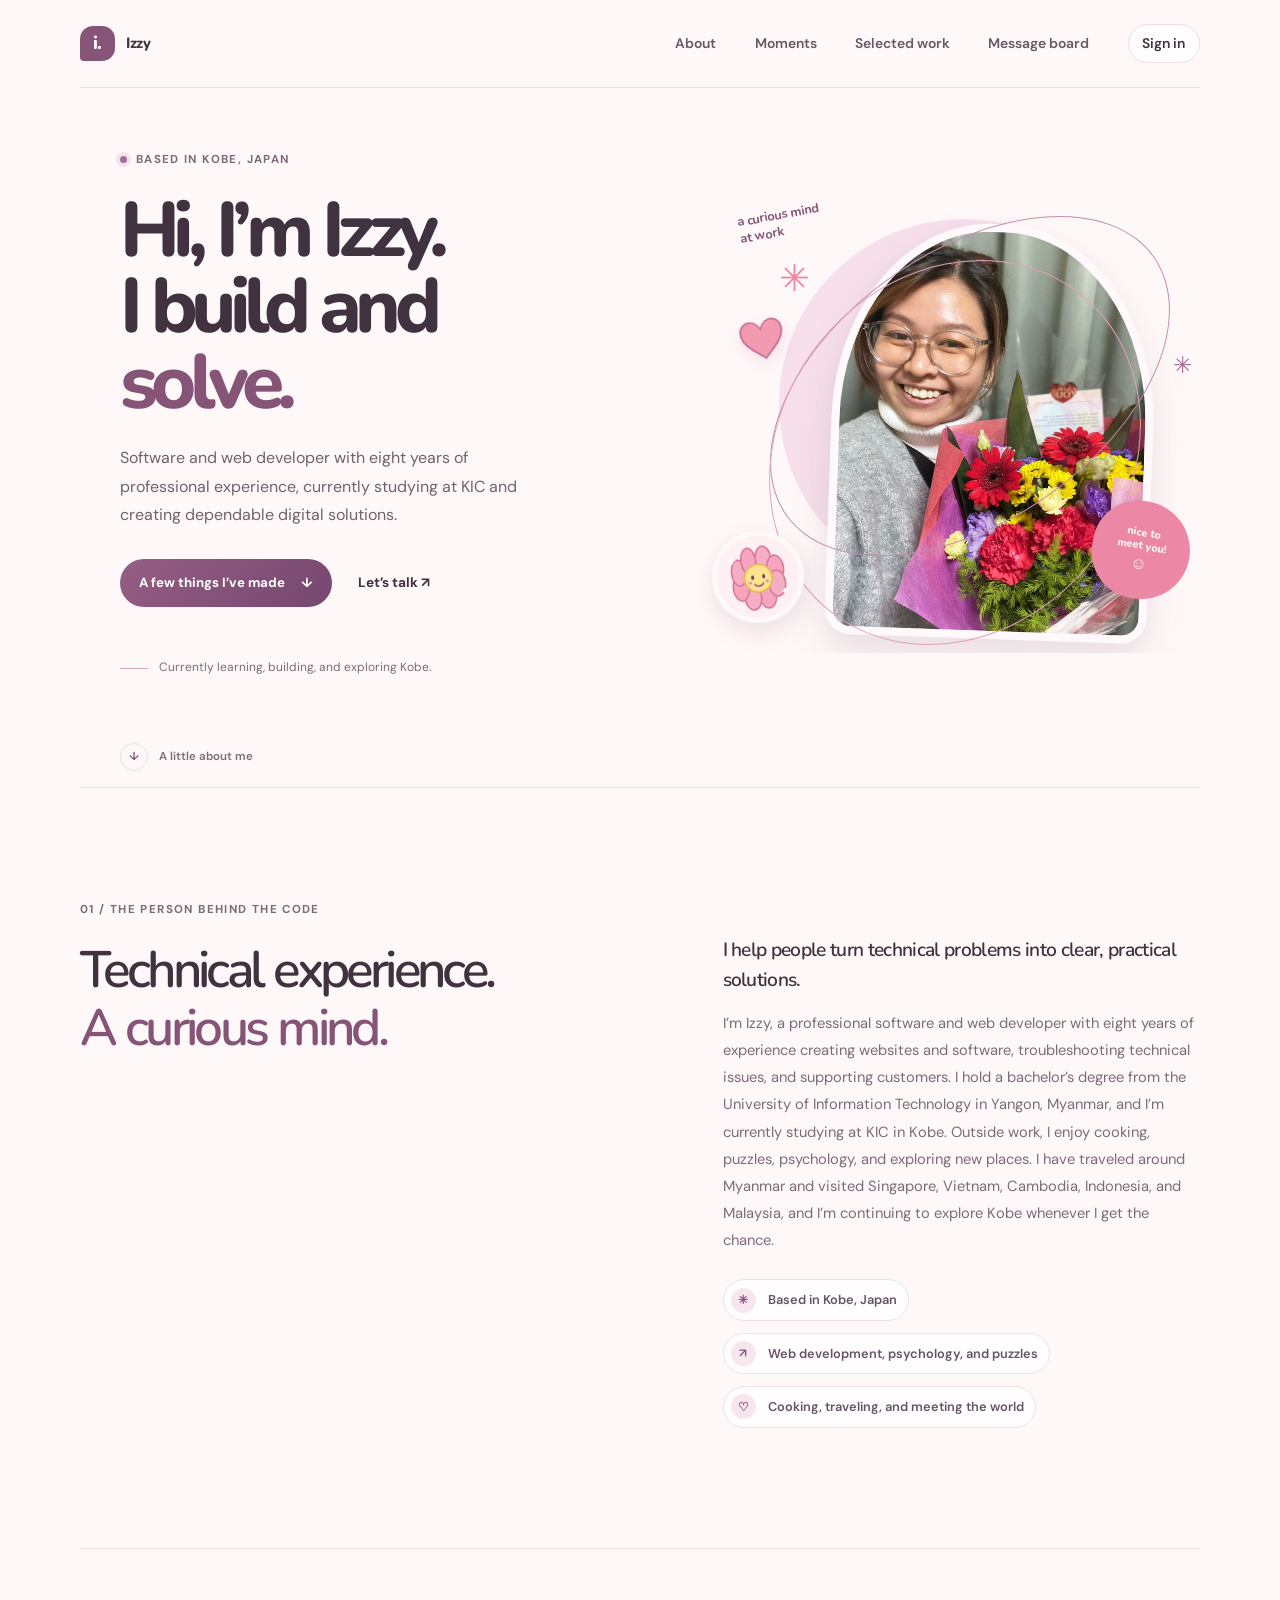
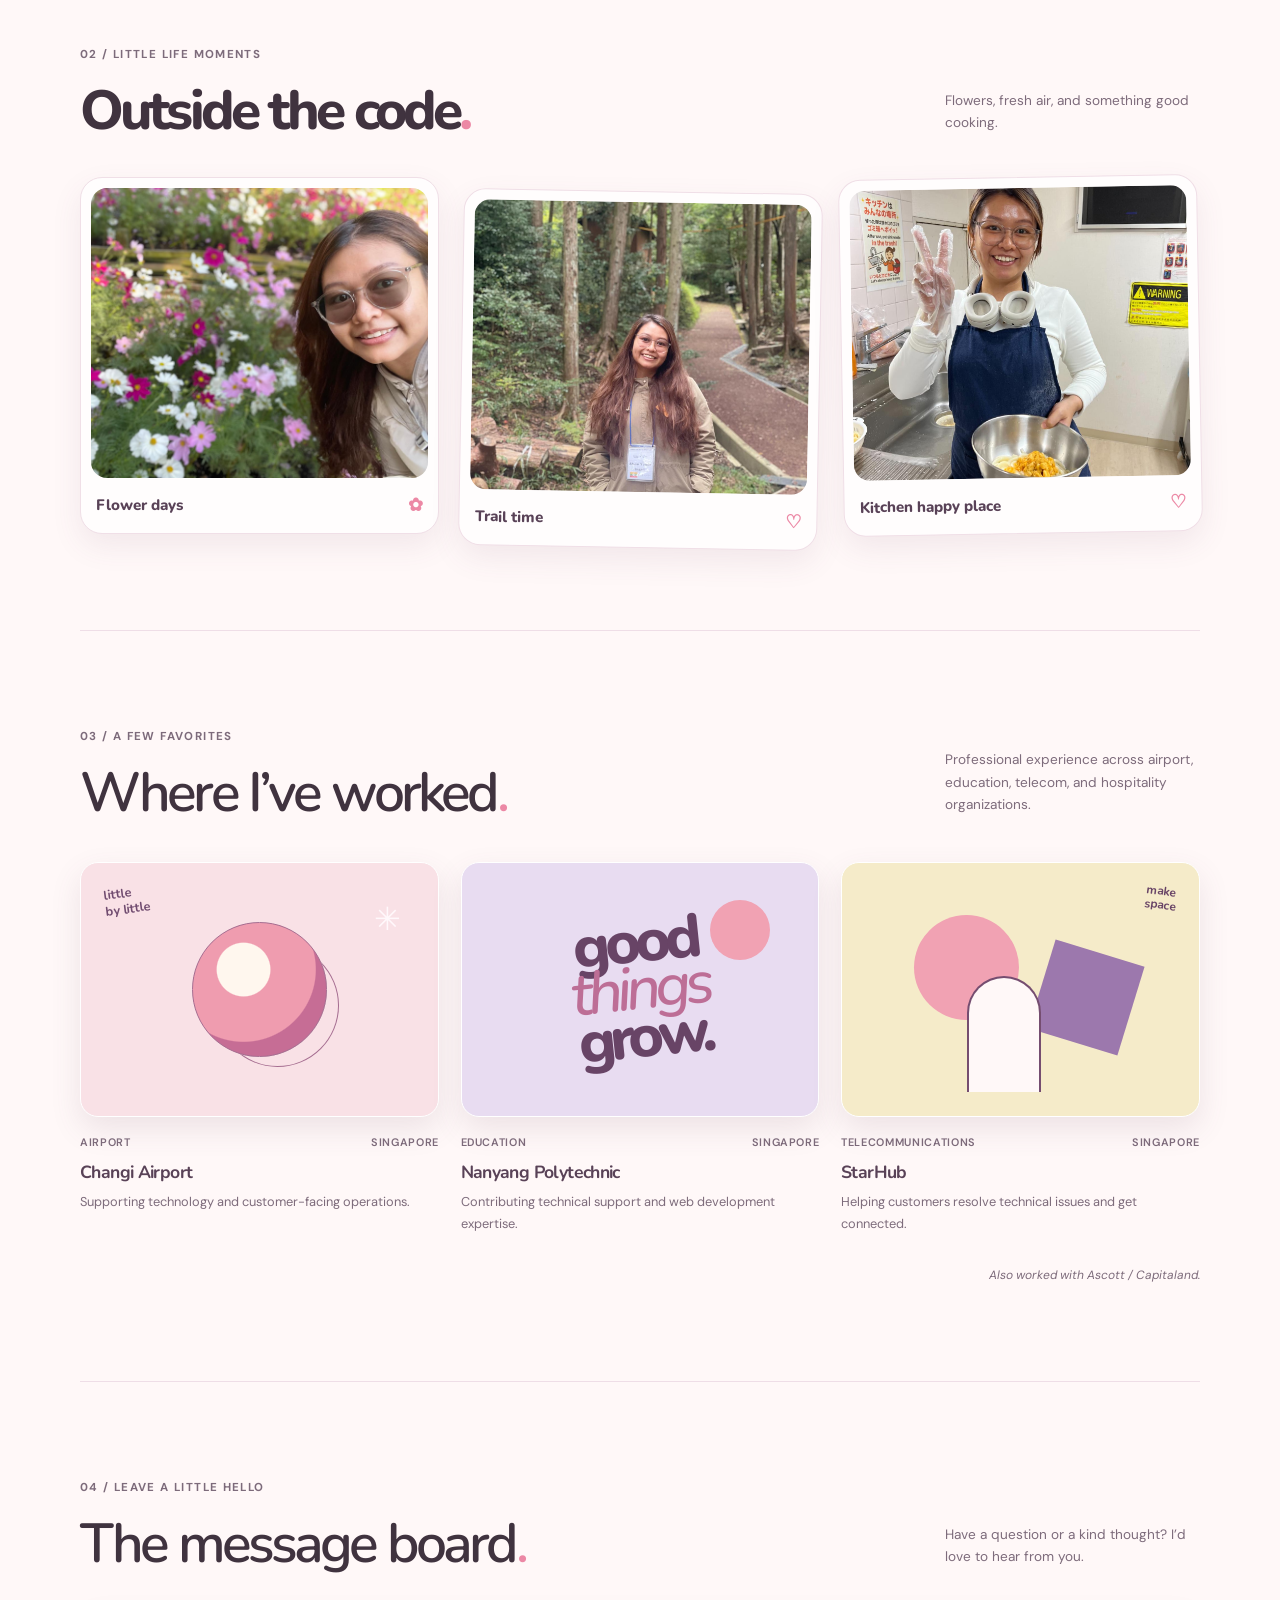
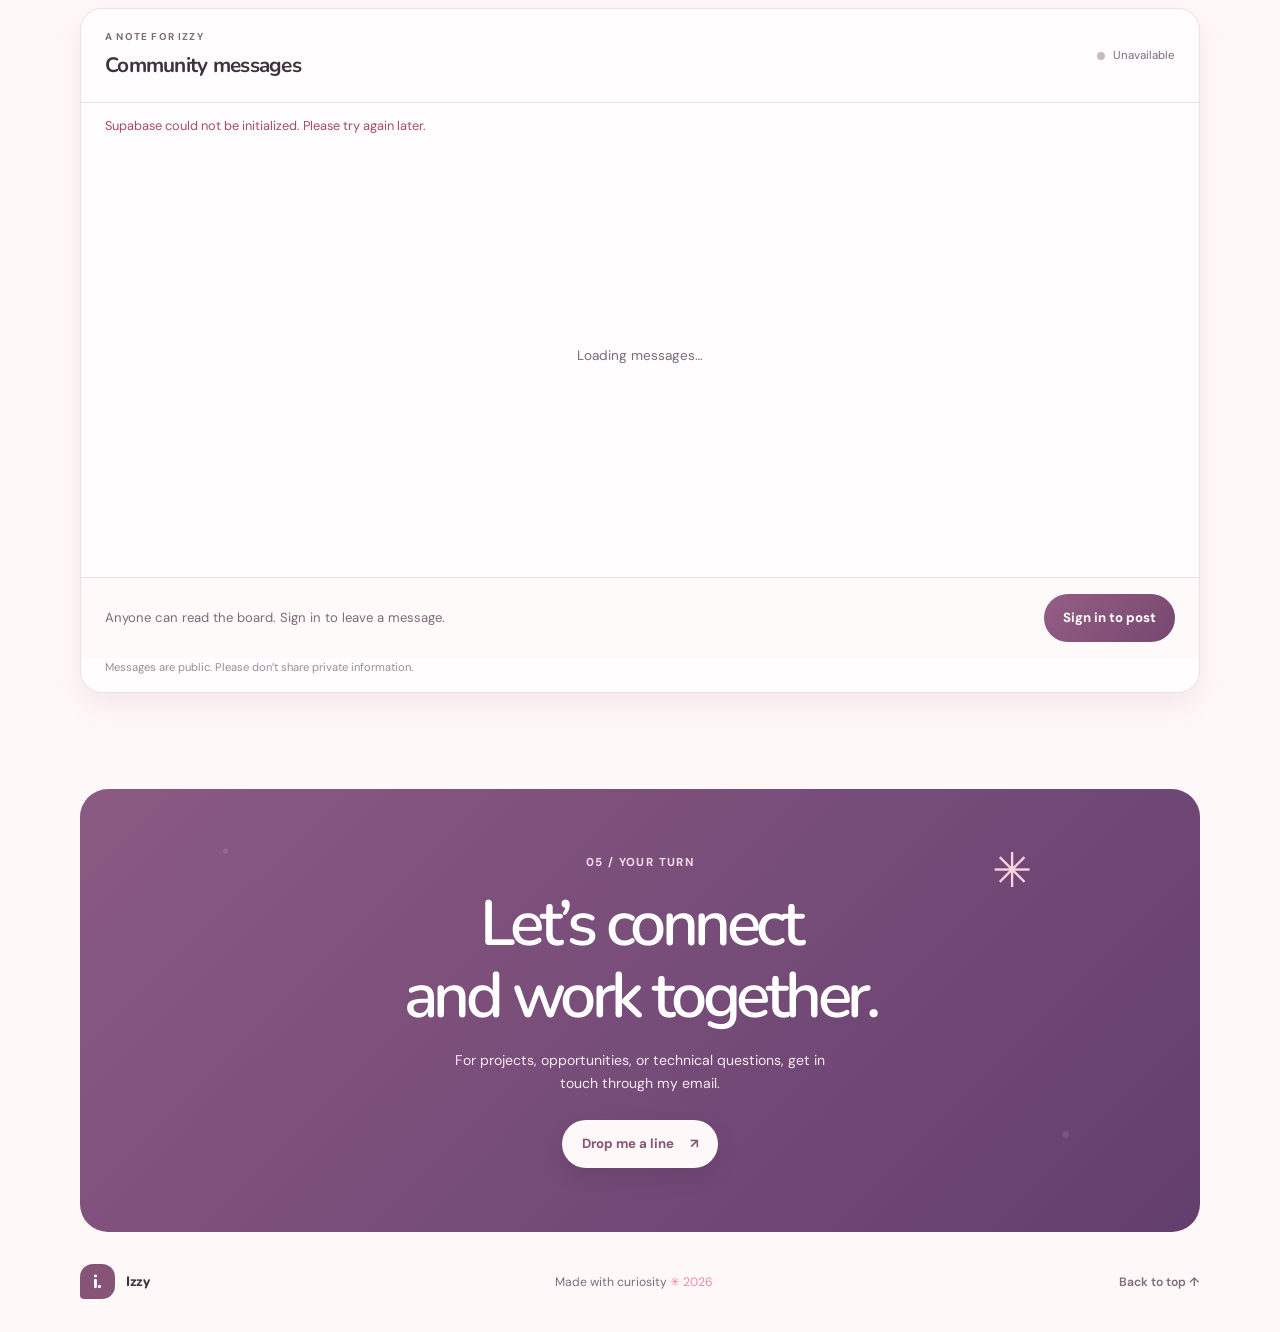
==== commit 2a8fc978: "Add authenticated message board Co-authored-by: Copilot <223556219+Copilot@users.noreply.github.com>" ====
--- a/index.html
+++ b/index.html
@@ -30,6 +30,7 @@
         <a href="#about">About</a>
         <a href="#moments">Moments</a>
         <a href="#work">Selected work</a>
+        <a href="#messages">Message board</a>
         <button class="nav-contact" id="auth-open" type="button">Sign in</button>
       </nav>
     </header>
@@ -210,9 +211,54 @@
         <p class="work-footnote">Also worked with Ascott / Capitaland.</p>
       </section>
 
+      <section class="guestbook section-wrap" id="messages" aria-labelledby="guestbook-title">
+        <div class="work-heading guestbook-heading">
+          <div>
+            <p class="eyebrow">04 / Leave a little hello</p>
+            <h2 id="guestbook-title">The message board<span class="heading-period">.</span></h2>
+          </div>
+          <p>Have a question or a kind thought? I’d love to hear from you.</p>
+        </div>
+        <div class="guestbook-card">
+          <header class="guestbook-card-header">
+            <div>
+              <p class="eyebrow">A note for Izzy</p>
+              <h3>Community messages</h3>
+            </div>
+            <span class="guestbook-live" id="board-status" role="status" aria-live="polite">Connecting…</span>
+          </header>
+          <p class="guestbook-notice" id="board-notice" role="status" aria-live="polite"></p>
+          <div class="guestbook-list" id="post-list" aria-live="polite" aria-busy="true">
+            <p class="guestbook-empty">Loading messages…</p>
+          </div>
+          <div class="guestbook-join" id="board-join">
+            <p>Anyone can read the board. Sign in to leave a message.</p>
+            <button class="button button-dark" id="board-signin" type="button">Sign in to post</button>
+          </div>
+          <form class="guestbook-form" id="post-form" hidden>
+            <label for="post-name">Your display name</label>
+            <input id="post-name" name="name" type="text" maxlength="80" autocomplete="nickname" required />
+            <div class="guestbook-composer">
+              <label class="visually-hidden" for="post-message">Your message</label>
+              <textarea
+                id="post-message"
+                name="message"
+                maxlength="2000"
+                rows="3"
+                placeholder="Write a kind note..."
+                required
+              ></textarea>
+              <button class="button button-dark" id="post-submit" type="submit">Send message</button>
+            </div>
+            <p class="guestbook-form-status" id="post-status" role="status" aria-live="polite"></p>
+          </form>
+          <p class="guestbook-privacy">Messages are public. Please don’t share private information.</p>
+        </div>
+      </section>
+
       <section class="contact section-wrap" aria-labelledby="contact-title">
         <div class="contact-spark" aria-hidden="true">✳</div>
-        <p class="eyebrow">04 / Your turn</p>
+        <p class="eyebrow">05 / Your turn</p>
         <h2 id="contact-title">Let’s connect<br />and work together.</h2>
         <p>For projects, opportunities, or technical questions, get in touch through my email.</p>
         <a class="button button-light" href="mailto:s26143@st.kic.ac.jp">
@@ -239,6 +285,15 @@
           <button class="auth-mode-button" id="auth-signup-mode" type="button" aria-pressed="false">Sign up</button>
         </div>
         <form class="auth-form" id="auth-form">
+          <label for="auth-display-name" id="auth-display-name-label" hidden>Display name</label>
+          <input
+            id="auth-display-name"
+            name="display-name"
+            type="text"
+            autocomplete="nickname"
+            maxlength="80"
+            hidden
+          />
           <label for="auth-email">Email address</label>
           <input id="auth-email" name="email" type="email" autocomplete="email" required />
           <label for="auth-password">Password</label>
@@ -262,5 +317,6 @@
     </dialog>
     <script src="script.js"></script>
     <script type="module" src="auth.js"></script>
+    <script type="module" src="message-board.js"></script>
   </body>
 </html>
--- a/styles.css
+++ b/styles.css
@@ -990,6 +990,243 @@
   text-align: right;
 }
 
+.guestbook {
+  padding-top: 6rem;
+  padding-bottom: 6rem;
+  border-top: 1px solid var(--line);
+}
+
+.guestbook-heading {
+  margin-bottom: 2rem;
+}
+
+.guestbook-card {
+  overflow: hidden;
+  border: 1px solid #f0dfe7;
+  border-radius: 22px;
+  background: #fffdfd;
+  box-shadow: 0 12px 30px #734c6718;
+}
+
+.guestbook-card-header {
+  display: flex;
+  align-items: center;
+  justify-content: space-between;
+  gap: 1rem;
+  padding: 1.25rem 1.5rem;
+  border-bottom: 1px solid var(--line);
+}
+
+.guestbook-card-header .eyebrow {
+  margin-bottom: 0.2rem;
+  font-size: 0.62rem;
+}
+
+.guestbook-card-header h3 {
+  margin: 0;
+  font-family: var(--display);
+  font-size: 1.3rem;
+  letter-spacing: -0.035em;
+}
+
+.guestbook-live {
+  display: inline-flex;
+  flex: 0 0 auto;
+  align-items: center;
+  gap: 0.5rem;
+  color: var(--muted);
+  font-size: 0.72rem;
+}
+
+.guestbook-live::before {
+  width: 8px;
+  height: 8px;
+  border-radius: 50%;
+  background: #c7b9c3;
+  content: "";
+}
+
+.guestbook-live.is-connected::before {
+  background: #88a879;
+  box-shadow: 0 0 0 3px #88a87925;
+}
+
+.guestbook-notice {
+  margin: 0;
+  padding: 0.75rem 1.5rem 0;
+  color: #a64c63;
+  font-size: 0.8rem;
+}
+
+.guestbook-notice:empty {
+  display: none;
+}
+
+.guestbook-list {
+  display: flex;
+  height: min(440px, 55vh);
+  min-height: 180px;
+  flex-direction: column;
+  gap: 1rem;
+  overflow-y: auto;
+  overscroll-behavior: contain;
+  padding: 1.5rem;
+  scroll-behavior: smooth;
+}
+
+.guestbook-post {
+  width: fit-content;
+  max-width: min(88%, 580px);
+  animation: guestbook-arrive 220ms ease both;
+}
+
+.guestbook-post-meta {
+  display: flex;
+  align-items: baseline;
+  gap: 0.65rem;
+  margin: 0 0 0.3rem 0.2rem;
+}
+
+.guestbook-author {
+  overflow: hidden;
+  color: var(--plum);
+  font-size: 0.75rem;
+  font-weight: 700;
+  text-overflow: ellipsis;
+  white-space: nowrap;
+}
+
+.guestbook-time {
+  flex: 0 0 auto;
+  color: #9c8b99;
+  font-size: 0.68rem;
+}
+
+.guestbook-message {
+  margin: 0;
+  border: 1px solid #f0dfe7;
+  border-radius: 4px 16px 16px 16px;
+  padding: 0.7rem 0.9rem;
+  background: #fff8f8;
+  font-size: 0.86rem;
+  line-height: 1.6;
+  overflow-wrap: anywhere;
+  white-space: pre-wrap;
+}
+
+.guestbook-empty {
+  margin: auto;
+  padding: 1rem;
+  color: var(--muted);
+  font-size: 0.85rem;
+  text-align: center;
+}
+
+.guestbook-join {
+  display: flex;
+  align-items: center;
+  justify-content: space-between;
+  gap: 1rem;
+  padding: 1rem 1.5rem;
+  border-top: 1px solid var(--line);
+  background: #fffafa;
+}
+
+.guestbook-join p {
+  margin: 0;
+  color: var(--muted);
+  font-size: 0.82rem;
+}
+
+.guestbook-join .button,
+.guestbook-form .button {
+  border: 0;
+  font-family: inherit;
+  cursor: pointer;
+}
+
+.guestbook button:focus-visible {
+  outline: 3px solid var(--orange);
+  outline-offset: 3px;
+}
+
+.guestbook button:disabled {
+  cursor: wait;
+  opacity: 0.65;
+}
+
+.guestbook-form {
+  display: grid;
+  gap: 0.55rem;
+  padding: 1rem 1.5rem 0.75rem;
+  border-top: 1px solid var(--line);
+}
+
+.guestbook-form label {
+  color: #665466;
+  font-size: 0.75rem;
+  font-weight: 700;
+}
+
+.guestbook-form input,
+.guestbook-form textarea {
+  width: 100%;
+  border: 1px solid var(--line);
+  border-radius: 12px;
+  background: #fff;
+  color: var(--ink);
+  font: inherit;
+  font-size: 0.86rem;
+}
+
+.guestbook-form input {
+  min-height: 44px;
+  padding: 0.55rem 0.75rem;
+}
+
+.guestbook-form textarea {
+  min-height: 46px;
+  max-height: 150px;
+  resize: vertical;
+  padding: 0.65rem 0.75rem;
+}
+
+.guestbook-form input:focus,
+.guestbook-form textarea:focus {
+  outline: 3px solid #ec88a555;
+  border-color: var(--orange);
+}
+
+.guestbook-composer {
+  display: grid;
+  grid-template-columns: minmax(0, 1fr) auto;
+  align-items: end;
+  gap: 0.75rem;
+}
+
+.guestbook-form-status {
+  min-height: 1.25em;
+  margin: 0;
+  color: var(--muted);
+  font-size: 0.76rem;
+  overflow-wrap: anywhere;
+}
+
+.guestbook-form-status.is-error {
+  color: #b14363;
+}
+
+.guestbook-privacy {
+  margin: 0;
+  padding: 0 1.5rem 1rem;
+  color: #9c8b99;
+  font-size: 0.7rem;
+}
+
+.guestbook-card [hidden] {
+  display: none !important;
+}
+
 .contact {
   position: relative;
   display: flex;
@@ -1452,6 +1689,47 @@
     text-align: left;
   }
 
+  .guestbook {
+    padding-top: 4.5rem;
+    padding-bottom: 4.5rem;
+  }
+
+  .guestbook-card-header {
+    padding: 1rem;
+  }
+
+  .guestbook-list {
+    height: min(52vh, 400px);
+    padding: 1rem;
+  }
+
+  .guestbook-join {
+    display: block;
+    padding: 1rem;
+  }
+
+  .guestbook-join .button {
+    margin-top: 0.8rem;
+  }
+
+  .guestbook-form {
+    padding-right: 1rem;
+    padding-left: 1rem;
+  }
+
+  .guestbook-composer {
+    grid-template-columns: 1fr;
+  }
+
+  .guestbook-composer .button {
+    justify-self: end;
+  }
+
+  .guestbook-privacy {
+    padding-right: 1rem;
+    padding-left: 1rem;
+  }
+
   .contact {
     width: 100%;
     min-height: 350px;
@@ -1479,6 +1757,17 @@
   }
 
   .site-footer p {
+    display: none;
+  }
+}
+
+@media (max-width: 380px) {
+  .site-nav {
+    gap: 0.4rem;
+    font-size: 0.65rem;
+  }
+
+  .site-nav > a:nth-child(2) {
     display: none;
   }
 }
@@ -1543,3 +1832,15 @@
     scale: 1.12;
   }
 }
+
+@keyframes guestbook-arrive {
+  from {
+    opacity: 0;
+    transform: translateY(5px);
+  }
+
+  to {
+    opacity: 1;
+    transform: translateY(0);
+  }
+}
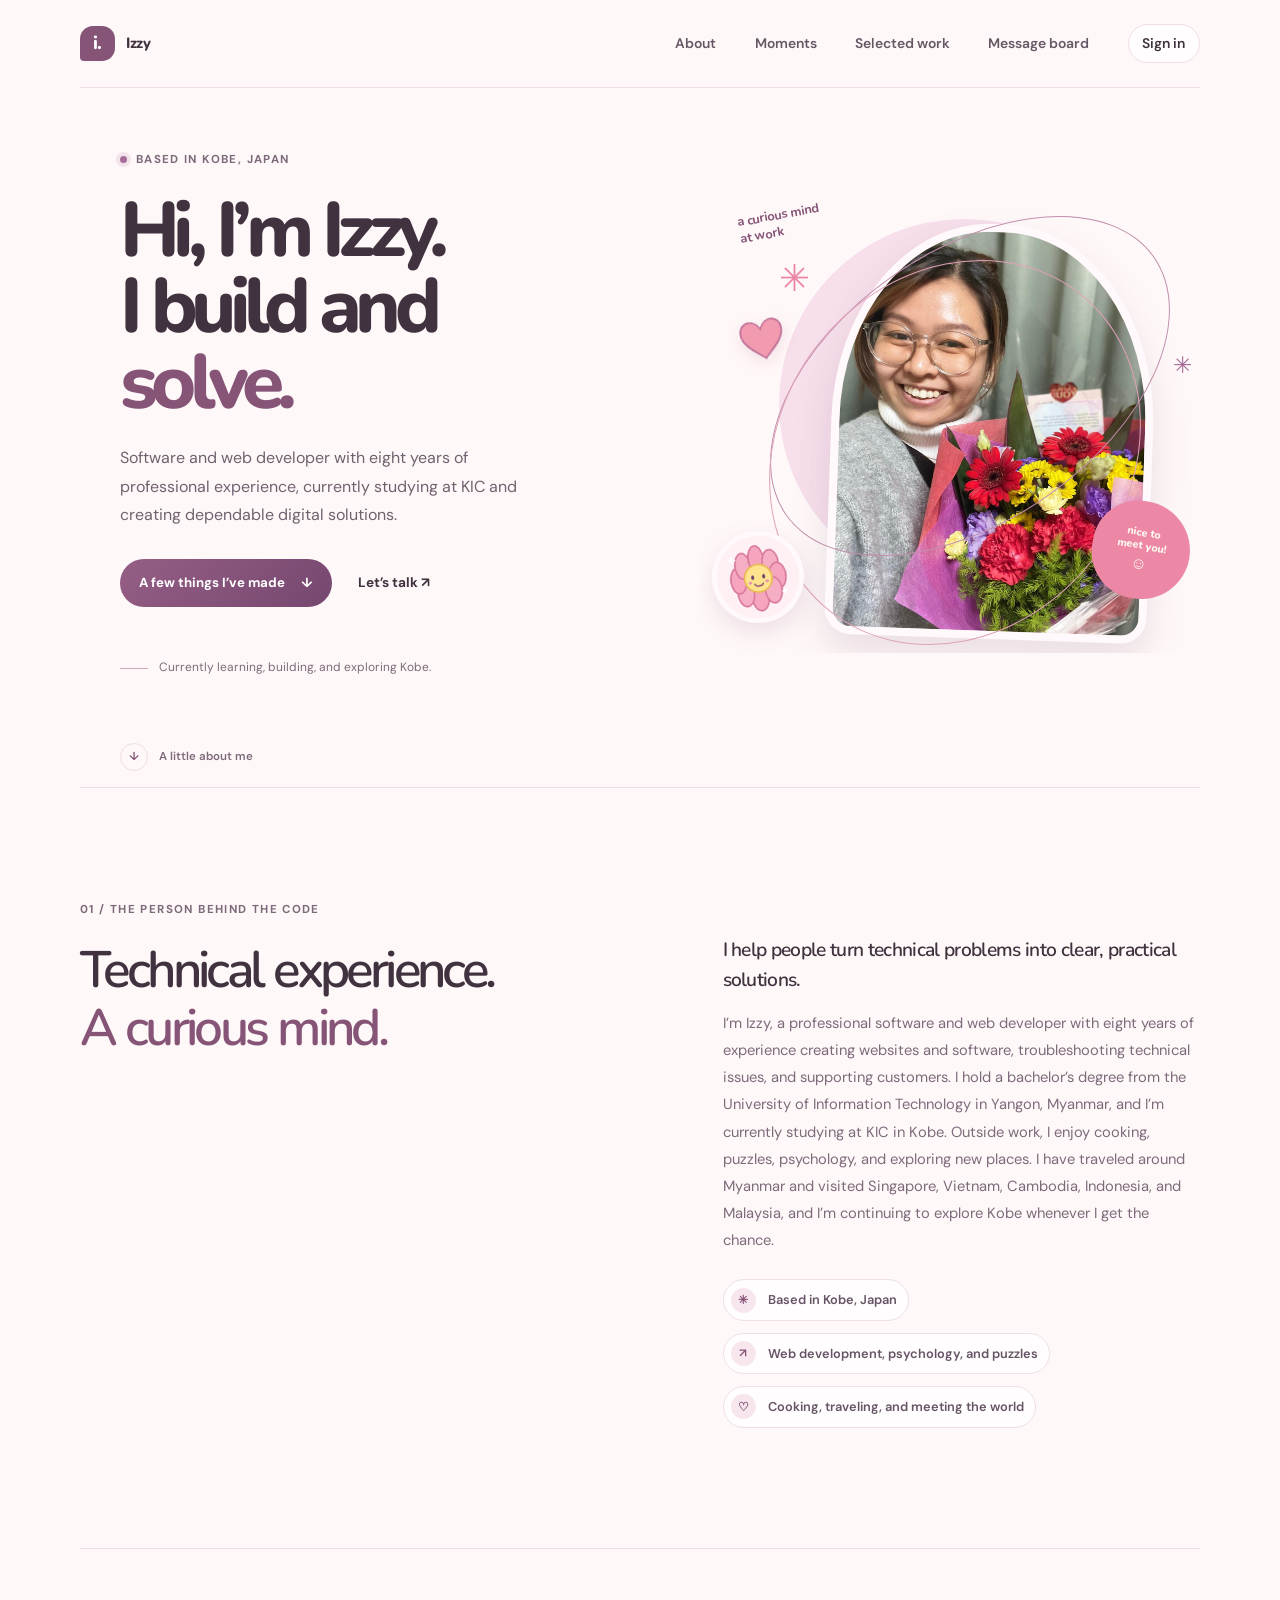
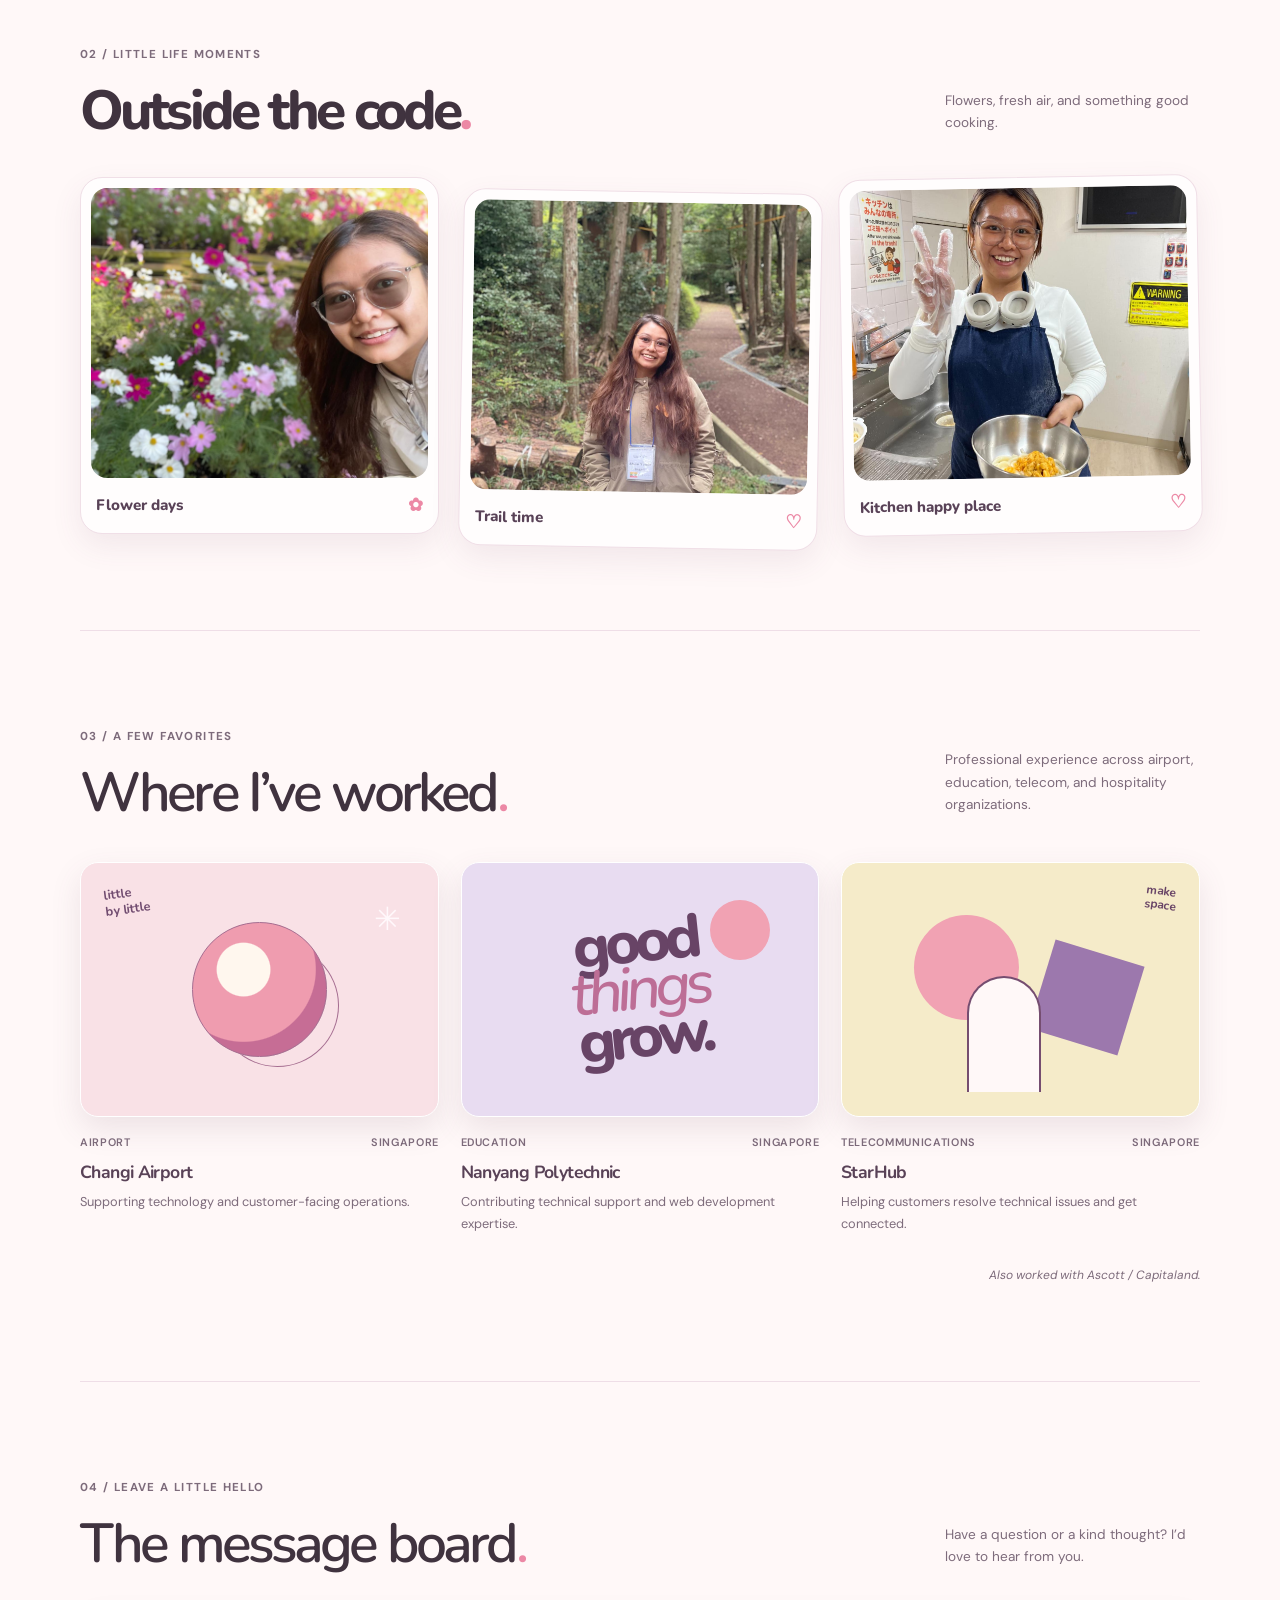
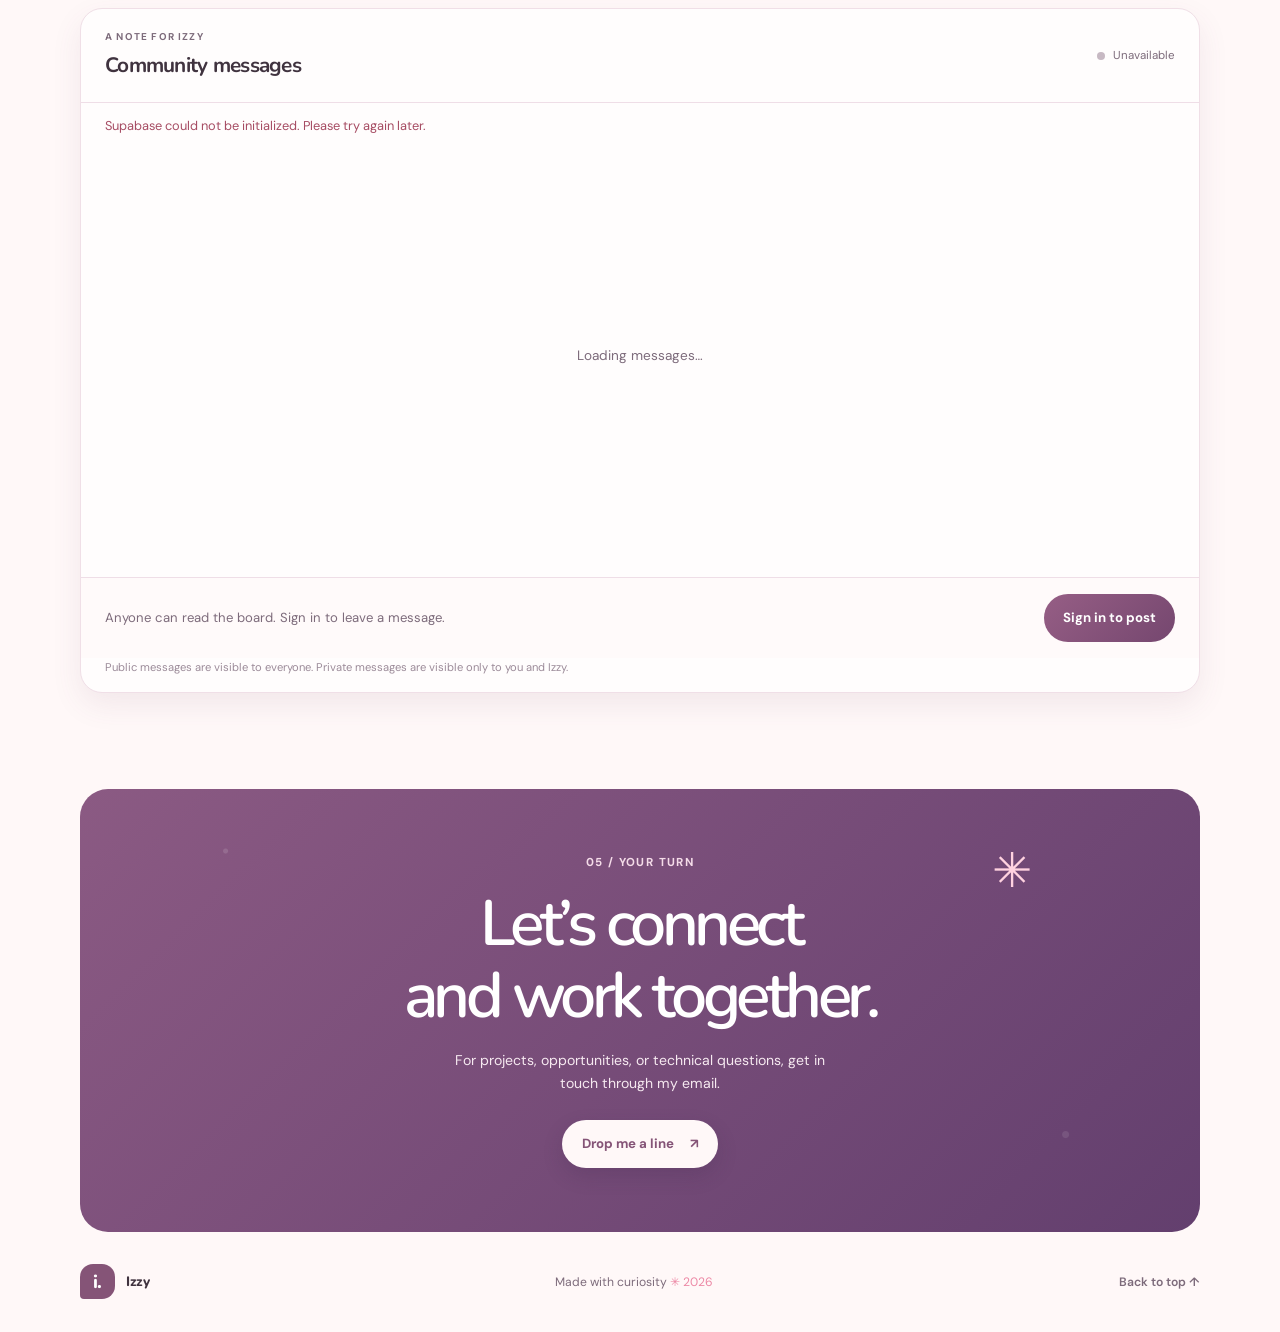
==== commit 950eba35: "Add private profiles and message visibility Co-authored-by: Copilot <223556219+Copilot@users.noreply" ====
--- a/index.html
+++ b/index.html
@@ -236,8 +236,15 @@
             <button class="button button-dark" id="board-signin" type="button">Sign in to post</button>
           </div>
           <form class="guestbook-form" id="post-form" hidden>
-            <label for="post-name">Your display name</label>
-            <input id="post-name" name="name" type="text" maxlength="80" autocomplete="nickname" required />
+            <div class="guestbook-author-line">
+              <p>Posting as <strong id="post-author"></strong></p>
+              <a href="#profile">Edit profile</a>
+            </div>
+            <label for="post-visibility">Who can see this message?</label>
+            <select id="post-visibility" name="visibility">
+              <option value="public">Public — everyone can read it</option>
+              <option value="private">Private — only you and Izzy can read it</option>
+            </select>
             <div class="guestbook-composer">
               <label class="visually-hidden" for="post-message">Your message</label>
               <textarea
@@ -252,7 +259,28 @@
             </div>
             <p class="guestbook-form-status" id="post-status" role="status" aria-live="polite"></p>
           </form>
-          <p class="guestbook-privacy">Messages are public. Please don’t share private information.</p>
+          <p class="guestbook-privacy">Public messages are visible to everyone. Private messages are visible only to you and Izzy.</p>
+        </div>
+      </section>
+
+      <section class="profile-page section-wrap" id="profile-page" aria-labelledby="profile-title" hidden>
+        <div class="profile-card">
+          <p class="eyebrow">Your little corner</p>
+          <h1 id="profile-title">Your profile</h1>
+          <p class="profile-description">Update the details shown with your account. Your country and interests are private.</p>
+          <p class="profile-email-line">Sign-in email <strong id="profile-email"></strong><span>Email changes aren’t available here.</span></p>
+          <form class="profile-form" id="profile-form">
+            <label for="profile-name">Name</label>
+            <input id="profile-name" name="display_name" type="text" maxlength="80" autocomplete="nickname" required />
+            <label for="profile-country">Country</label>
+            <input id="profile-country" name="country" type="text" maxlength="100" autocomplete="country-name" />
+            <label for="profile-interests">Interests</label>
+            <textarea id="profile-interests" name="interests" maxlength="500" rows="4" placeholder="A few things you enjoy..."></textarea>
+            <button class="button button-dark" id="profile-save" type="submit">Save profile</button>
+            <p class="profile-status" id="profile-status" role="status" aria-live="polite"></p>
+          </form>
+          <button class="button button-light profile-signout" id="profile-signout" type="button">Sign out</button>
+          <a class="profile-back-link" href="#home">Back to the introduction</a>
         </div>
       </section>
 
@@ -285,7 +313,7 @@
           <button class="auth-mode-button" id="auth-signup-mode" type="button" aria-pressed="false">Sign up</button>
         </div>
         <form class="auth-form" id="auth-form">
-          <label for="auth-display-name" id="auth-display-name-label" hidden>Display name</label>
+          <label for="auth-display-name" id="auth-display-name-label" hidden>Profile name</label>
           <input
             id="auth-display-name"
             name="display-name"
@@ -317,6 +345,7 @@
     </dialog>
     <script src="script.js"></script>
     <script type="module" src="auth.js"></script>
+    <script type="module" src="profile.js"></script>
     <script type="module" src="message-board.js"></script>
   </body>
 </html>
--- a/styles.css
+++ b/styles.css
@@ -1096,6 +1096,16 @@
   white-space: nowrap;
 }
 
+.guestbook-visibility {
+  flex: 0 0 auto;
+  border: 1px solid #efdee7;
+  border-radius: 999px;
+  padding: 0.05rem 0.45rem;
+  color: #806174;
+  font-size: 0.62rem;
+  font-weight: 700;
+}
+
 .guestbook-time {
   flex: 0 0 auto;
   color: #9c8b99;
@@ -1162,6 +1172,33 @@
   border-top: 1px solid var(--line);
 }
 
+.guestbook-author-line {
+  display: flex;
+  align-items: baseline;
+  justify-content: space-between;
+  gap: 1rem;
+  margin-bottom: 0.25rem;
+  color: var(--muted);
+  font-size: 0.78rem;
+}
+
+.guestbook-author-line p {
+  margin: 0;
+}
+
+.guestbook-author-line strong {
+  color: var(--plum);
+}
+
+.guestbook-author-line a,
+.profile-back-link {
+  color: var(--plum);
+  font-size: 0.78rem;
+  font-weight: 700;
+  text-decoration: underline;
+  text-underline-offset: 3px;
+}
+
 .guestbook-form label {
   color: #665466;
   font-size: 0.75rem;
@@ -1169,7 +1206,8 @@
 }
 
 .guestbook-form input,
-.guestbook-form textarea {
+.guestbook-form textarea,
+.guestbook-form select {
   width: 100%;
   border: 1px solid var(--line);
   border-radius: 12px;
@@ -1184,6 +1222,11 @@
   padding: 0.55rem 0.75rem;
 }
 
+.guestbook-form select {
+  min-height: 44px;
+  padding: 0.55rem 0.75rem;
+}
+
 .guestbook-form textarea {
   min-height: 46px;
   max-height: 150px;
@@ -1192,7 +1235,8 @@
 }
 
 .guestbook-form input:focus,
-.guestbook-form textarea:focus {
+.guestbook-form textarea:focus,
+.guestbook-form select:focus {
   outline: 3px solid #ec88a555;
   border-color: var(--orange);
 }
@@ -1225,6 +1269,131 @@
 
 .guestbook-card [hidden] {
   display: none !important;
+}
+
+.profile-page {
+  padding-top: 5rem;
+  padding-bottom: 5rem;
+}
+
+.profile-page[hidden] {
+  display: none !important;
+}
+
+.profile-card {
+  max-width: 650px;
+  margin: 0 auto;
+  border: 1px solid #f0dfe7;
+  border-radius: 24px;
+  padding: clamp(1.5rem, 5vw, 3rem);
+  background: #fffdfd;
+  box-shadow: 0 12px 30px #734c6718;
+}
+
+.profile-card h1 {
+  margin: 0;
+  font-family: var(--display);
+  font-size: clamp(2.2rem, 6vw, 3.25rem);
+  letter-spacing: -0.07em;
+  line-height: 1.15;
+}
+
+.profile-description {
+  margin: 0.75rem 0 1.5rem;
+  color: var(--muted);
+  font-size: 0.88rem;
+}
+
+.profile-email-line {
+  display: grid;
+  gap: 0.1rem;
+  margin: 0 0 1.5rem;
+  border-radius: 14px;
+  padding: 0.8rem 1rem;
+  background: #fff7fa;
+  font-size: 0.82rem;
+  overflow-wrap: anywhere;
+}
+
+.profile-email-line strong {
+  color: var(--plum);
+}
+
+.profile-email-line span {
+  color: var(--muted);
+  font-size: 0.72rem;
+}
+
+.profile-form {
+  display: grid;
+  gap: 0.55rem;
+}
+
+.profile-form label {
+  margin-top: 0.35rem;
+  color: #665466;
+  font-size: 0.78rem;
+  font-weight: 700;
+}
+
+.profile-form input,
+.profile-form textarea {
+  width: 100%;
+  border: 1px solid var(--line);
+  border-radius: 12px;
+  padding: 0.65rem 0.8rem;
+  background: white;
+  color: var(--ink);
+  font: inherit;
+  font-size: 0.86rem;
+}
+
+.profile-form input {
+  min-height: 46px;
+}
+
+.profile-form textarea {
+  resize: vertical;
+}
+
+.profile-form input:focus,
+.profile-form textarea:focus {
+  outline: 3px solid #ec88a555;
+  border-color: var(--orange);
+}
+
+.profile-form .button {
+  justify-self: start;
+  margin-top: 0.5rem;
+  border: 0;
+  cursor: pointer;
+}
+
+.profile-form .button:disabled {
+  cursor: wait;
+  opacity: 0.65;
+}
+
+.profile-status {
+  min-height: 1.5em;
+  margin: 0;
+  color: var(--muted);
+  font-size: 0.78rem;
+}
+
+.profile-status.is-error {
+  color: #b14363;
+}
+
+.profile-signout {
+  margin-top: 1rem;
+  border: 0;
+  cursor: pointer;
+}
+
+.profile-back-link {
+  display: inline-block;
+  margin-top: 1rem;
 }
 
 .contact {
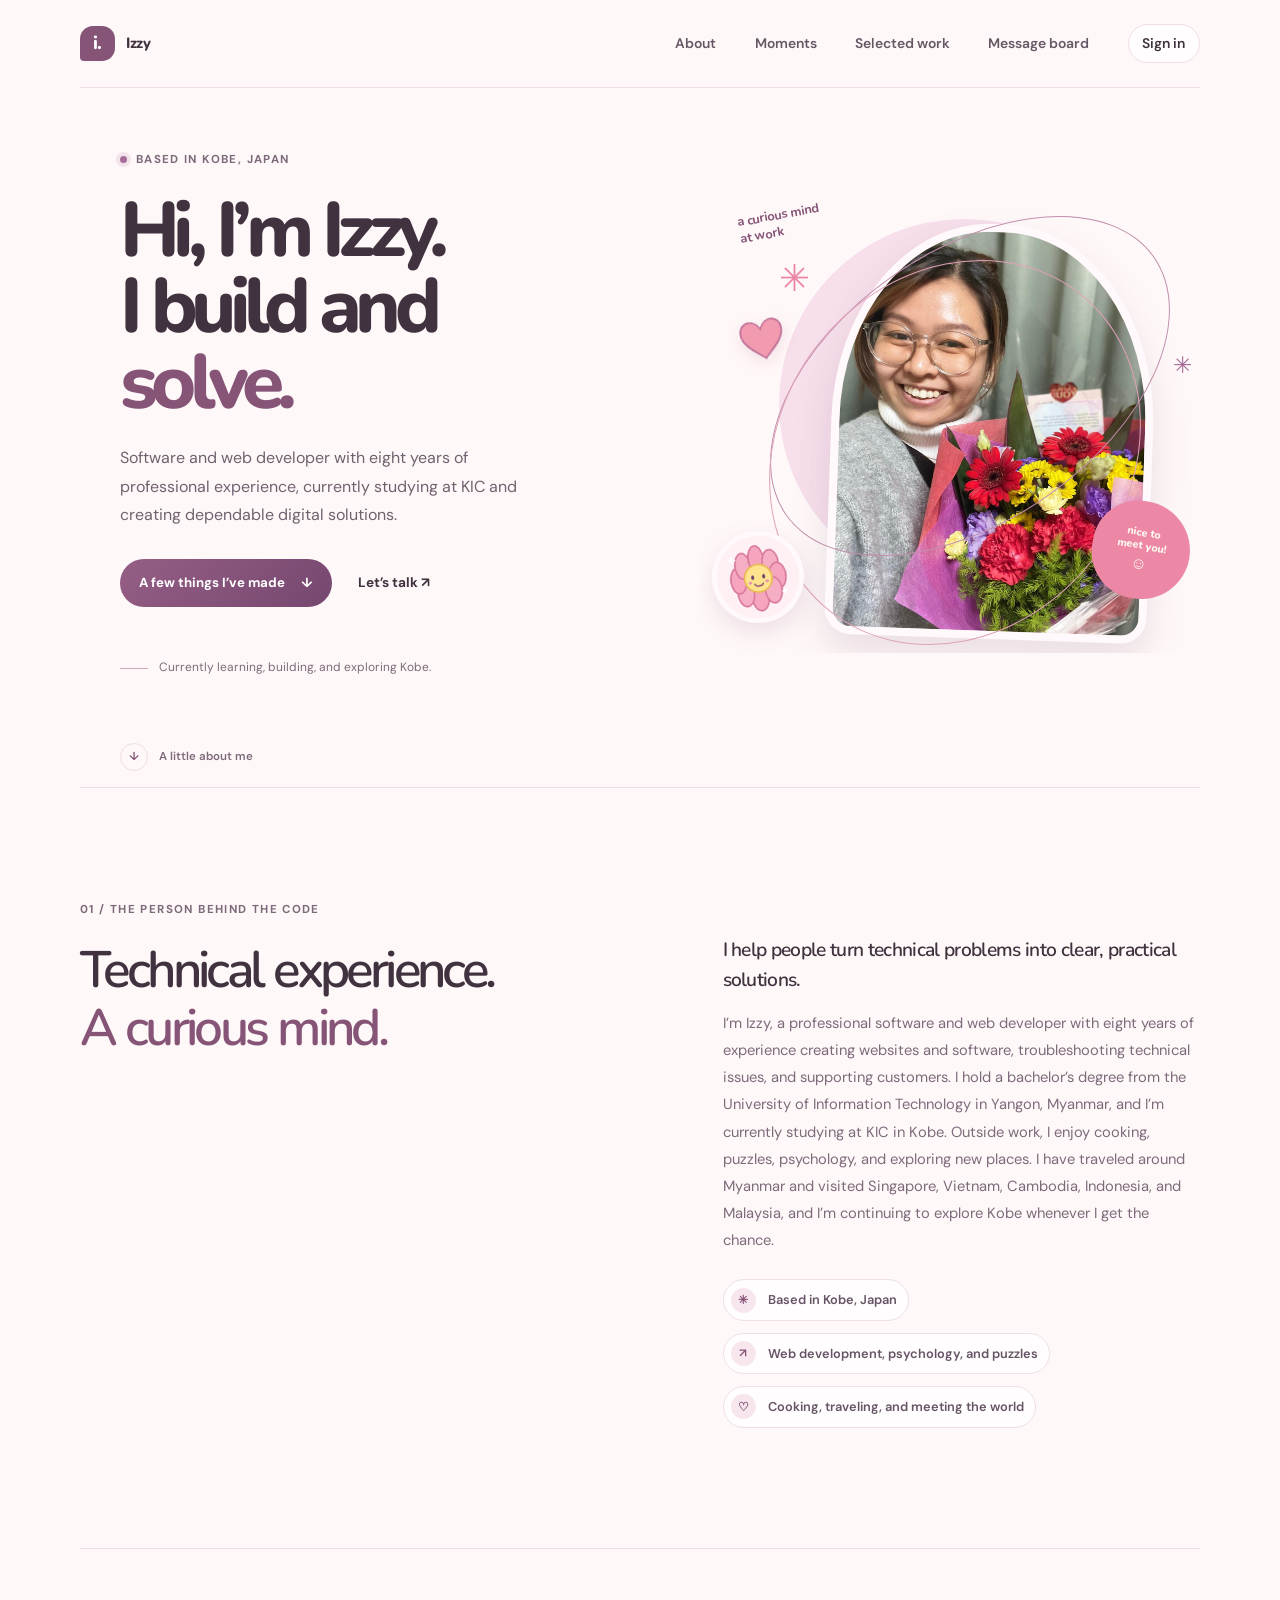
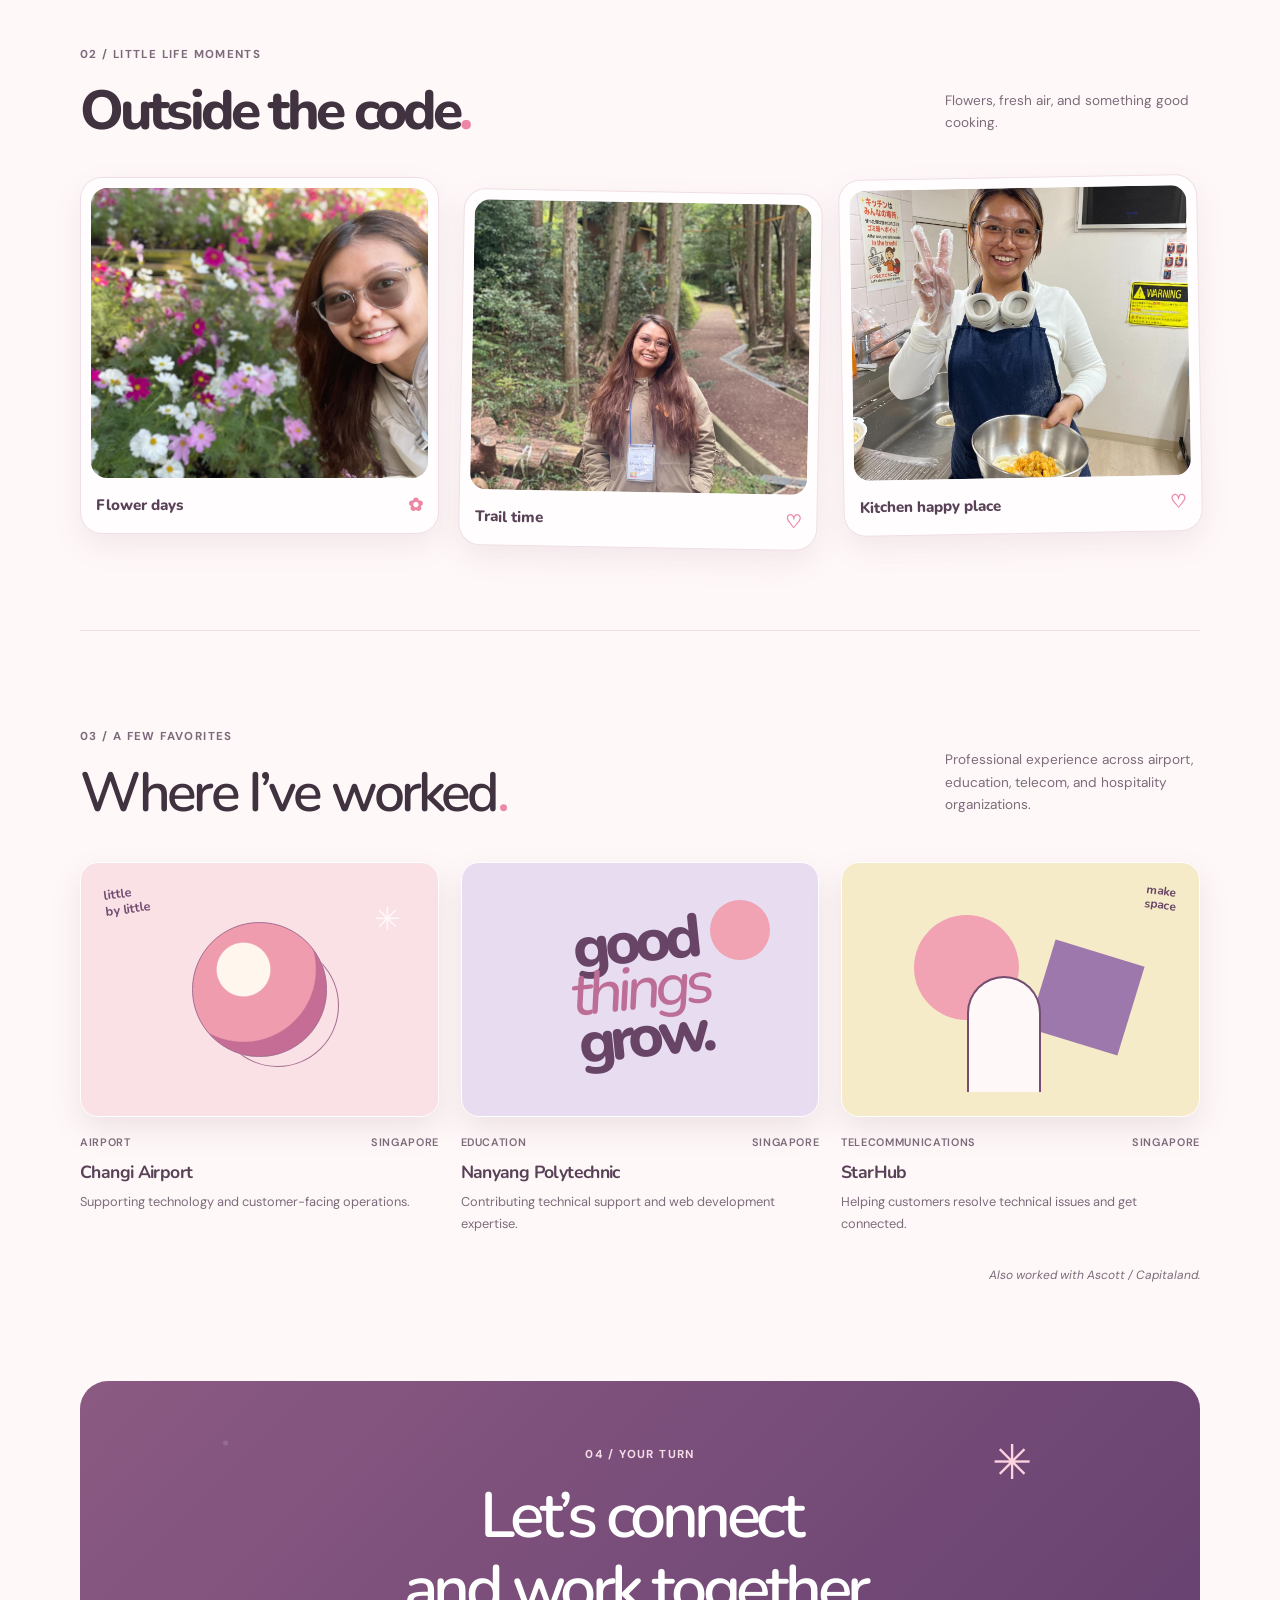
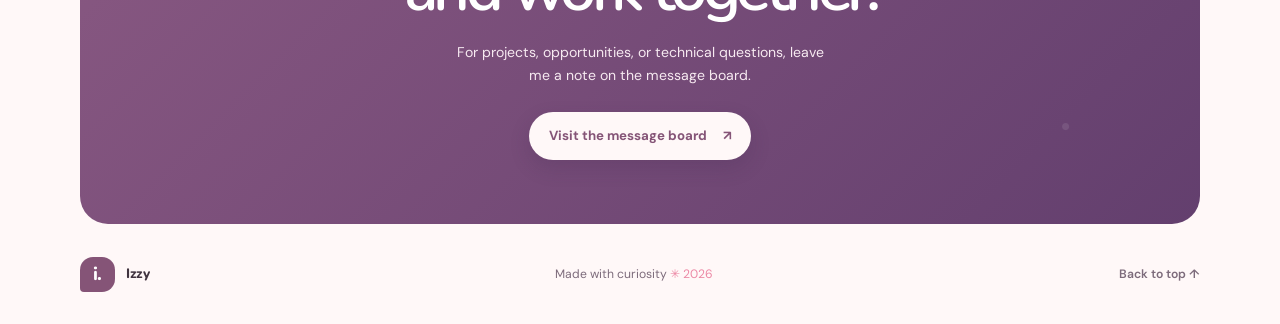
==== commit bdfb8ad8: "Split introduction, board, and profile pages Co-authored-by: Copilot <223556219+Copilot@users.norepl" ====
--- a/index.html
+++ b/index.html
@@ -30,7 +30,7 @@
         <a href="#about">About</a>
         <a href="#moments">Moments</a>
         <a href="#work">Selected work</a>
-        <a href="#messages">Message board</a>
+        <a href="message-board.html">Message board</a>
         <button class="nav-contact" id="auth-open" type="button">Sign in</button>
       </nav>
     </header>
@@ -48,7 +48,7 @@
             <a class="button button-dark" href="#work">
               A few things I’ve made <span aria-hidden="true">↓</span>
             </a>
-            <a class="text-link" href="mailto:s26143@st.kic.ac.jp">Let’s talk <span aria-hidden="true">↗</span></a>
+            <a class="text-link" href="message-board.html#messages">Let’s talk <span aria-hidden="true">↗</span></a>
           </div>
           <div class="hero-note">
             <span class="note-line" aria-hidden="true"></span>
@@ -211,86 +211,13 @@
         <p class="work-footnote">Also worked with Ascott / Capitaland.</p>
       </section>
 
-      <section class="guestbook section-wrap" id="messages" aria-labelledby="guestbook-title">
-        <div class="work-heading guestbook-heading">
-          <div>
-            <p class="eyebrow">04 / Leave a little hello</p>
-            <h2 id="guestbook-title">The message board<span class="heading-period">.</span></h2>
-          </div>
-          <p>Have a question or a kind thought? I’d love to hear from you.</p>
-        </div>
-        <div class="guestbook-card">
-          <header class="guestbook-card-header">
-            <div>
-              <p class="eyebrow">A note for Izzy</p>
-              <h3>Community messages</h3>
-            </div>
-            <span class="guestbook-live" id="board-status" role="status" aria-live="polite">Connecting…</span>
-          </header>
-          <p class="guestbook-notice" id="board-notice" role="status" aria-live="polite"></p>
-          <div class="guestbook-list" id="post-list" aria-live="polite" aria-busy="true">
-            <p class="guestbook-empty">Loading messages…</p>
-          </div>
-          <div class="guestbook-join" id="board-join">
-            <p>Anyone can read the board. Sign in to leave a message.</p>
-            <button class="button button-dark" id="board-signin" type="button">Sign in to post</button>
-          </div>
-          <form class="guestbook-form" id="post-form" hidden>
-            <div class="guestbook-author-line">
-              <p>Posting as <strong id="post-author"></strong></p>
-              <a href="#profile">Edit profile</a>
-            </div>
-            <label for="post-visibility">Who can see this message?</label>
-            <select id="post-visibility" name="visibility">
-              <option value="public">Public — everyone can read it</option>
-              <option value="private">Private — only you and Izzy can read it</option>
-            </select>
-            <div class="guestbook-composer">
-              <label class="visually-hidden" for="post-message">Your message</label>
-              <textarea
-                id="post-message"
-                name="message"
-                maxlength="2000"
-                rows="3"
-                placeholder="Write a kind note..."
-                required
-              ></textarea>
-              <button class="button button-dark" id="post-submit" type="submit">Send message</button>
-            </div>
-            <p class="guestbook-form-status" id="post-status" role="status" aria-live="polite"></p>
-          </form>
-          <p class="guestbook-privacy">Public messages are visible to everyone. Private messages are visible only to you and Izzy.</p>
-        </div>
-      </section>
-
-      <section class="profile-page section-wrap" id="profile-page" aria-labelledby="profile-title" hidden>
-        <div class="profile-card">
-          <p class="eyebrow">Your little corner</p>
-          <h1 id="profile-title">Your profile</h1>
-          <p class="profile-description">Update the details shown with your account. Your country and interests are private.</p>
-          <p class="profile-email-line">Sign-in email <strong id="profile-email"></strong><span>Email changes aren’t available here.</span></p>
-          <form class="profile-form" id="profile-form">
-            <label for="profile-name">Name</label>
-            <input id="profile-name" name="display_name" type="text" maxlength="80" autocomplete="nickname" required />
-            <label for="profile-country">Country</label>
-            <input id="profile-country" name="country" type="text" maxlength="100" autocomplete="country-name" />
-            <label for="profile-interests">Interests</label>
-            <textarea id="profile-interests" name="interests" maxlength="500" rows="4" placeholder="A few things you enjoy..."></textarea>
-            <button class="button button-dark" id="profile-save" type="submit">Save profile</button>
-            <p class="profile-status" id="profile-status" role="status" aria-live="polite"></p>
-          </form>
-          <button class="button button-light profile-signout" id="profile-signout" type="button">Sign out</button>
-          <a class="profile-back-link" href="#home">Back to the introduction</a>
-        </div>
-      </section>
-
       <section class="contact section-wrap" aria-labelledby="contact-title">
         <div class="contact-spark" aria-hidden="true">✳</div>
-        <p class="eyebrow">05 / Your turn</p>
+        <p class="eyebrow">04 / Your turn</p>
         <h2 id="contact-title">Let’s connect<br />and work together.</h2>
-        <p>For projects, opportunities, or technical questions, get in touch through my email.</p>
-        <a class="button button-light" href="mailto:s26143@st.kic.ac.jp">
-          Drop me a line <span aria-hidden="true">↗</span>
+        <p>For projects, opportunities, or technical questions, leave me a note on the message board.</p>
+        <a class="button button-light" href="message-board.html#messages">
+          Visit the message board <span aria-hidden="true">↗</span>
         </a>
       </section>
     </main>
@@ -344,8 +271,6 @@
       </div>
     </dialog>
     <script src="script.js"></script>
-    <script type="module" src="auth.js"></script>
-    <script type="module" src="profile.js"></script>
-    <script type="module" src="message-board.js"></script>
+    <script type="module" src="auth.js?v=pages-avatars-1"></script>
   </body>
 </html>
--- a/styles.css
+++ b/styles.css
@@ -990,6 +990,99 @@
   text-align: right;
 }
 
+.page-hero {
+  display: grid;
+  grid-template-columns: 1.15fr 0.85fr;
+  align-items: center;
+  gap: 3rem;
+  min-height: 390px;
+  padding-top: 4.5rem;
+  padding-bottom: 4.5rem;
+}
+
+.page-hero-copy {
+  max-width: 590px;
+}
+
+.page-hero h1 {
+  margin: 0;
+  font-family: var(--display);
+  font-size: clamp(3.5rem, 7vw, 5.3rem);
+  font-weight: 800;
+  letter-spacing: -0.085em;
+  line-height: 0.98;
+}
+
+.page-hero h1 span {
+  color: var(--plum);
+}
+
+.page-hero-copy > p:not(.eyebrow) {
+  max-width: 470px;
+  margin: 1.2rem 0 1.5rem;
+  color: var(--muted);
+  font-size: 0.95rem;
+}
+
+.page-hero-doodle {
+  position: relative;
+  display: grid;
+  min-height: 270px;
+  place-items: center;
+  overflow: hidden;
+  border: 1px solid #f0dfe7;
+  border-radius: 42% 58% 55% 45% / 49% 42% 58% 51%;
+  background:
+    radial-gradient(circle at 22% 25%, #fff 0 4px, transparent 5px),
+    radial-gradient(circle at 79% 74%, #fff 0 3px, transparent 4px),
+    linear-gradient(145deg, #f8e6ed, #e8dff0);
+  box-shadow: 0 18px 40px #734c6718;
+}
+
+.page-doodle-flower,
+.page-doodle-heart,
+.page-doodle-note {
+  position: absolute;
+  color: var(--plum);
+}
+
+.page-doodle-flower {
+  top: 13%;
+  left: 18%;
+  color: #d7789a;
+  font-size: 8rem;
+  animation: flower-float 4s ease-in-out infinite;
+}
+
+.page-doodle-heart {
+  right: 17%;
+  bottom: 10%;
+  color: #a87bb0;
+  font-size: 5rem;
+  animation: doodle-float 4.5s ease-in-out infinite;
+}
+
+.page-doodle-note {
+  display: grid;
+  width: 126px;
+  height: 126px;
+  place-content: center;
+  border: 1px solid #fff;
+  border-radius: 50%;
+  background: #fff8f8e8;
+  color: #684466;
+  font-family: var(--display);
+  font-size: 1.05rem;
+  font-weight: 800;
+  line-height: 1.15;
+  text-align: center;
+  transform: rotate(7deg);
+}
+
+.page-moments {
+  padding-top: 4.8rem;
+}
+
 .guestbook {
   padding-top: 6rem;
   padding-bottom: 6rem;
@@ -1082,9 +1175,18 @@
 
 .guestbook-post-meta {
   display: flex;
-  align-items: baseline;
+  align-items: center;
   gap: 0.65rem;
   margin: 0 0 0.3rem 0.2rem;
+}
+
+.guestbook-avatar {
+  width: 32px;
+  height: 32px;
+  flex: 0 0 32px;
+  border: 2px solid #f0dfe7;
+  border-radius: 50%;
+  object-fit: cover;
 }
 
 .guestbook-author {
@@ -1276,8 +1378,35 @@
   padding-bottom: 5rem;
 }
 
-.profile-page[hidden] {
+.profile-page [hidden] {
   display: none !important;
+}
+
+.profile-signin {
+  max-width: 650px;
+  margin: 0 auto;
+  border: 1px solid #f0dfe7;
+  border-radius: 24px;
+  padding: clamp(1.5rem, 5vw, 3rem);
+  background: #fffdfd;
+  box-shadow: 0 12px 30px #734c6718;
+}
+
+.profile-signin h2 {
+  margin: 0;
+  font-family: var(--display);
+  font-size: clamp(1.7rem, 5vw, 2.2rem);
+  letter-spacing: -0.055em;
+}
+
+.profile-signin p {
+  color: var(--muted);
+  font-size: 0.88rem;
+}
+
+.profile-signin .button {
+  border: 0;
+  cursor: pointer;
 }
 
 .profile-card {
@@ -1290,7 +1419,8 @@
   box-shadow: 0 12px 30px #734c6718;
 }
 
-.profile-card h1 {
+.profile-card h1,
+.profile-card h2 {
   margin: 0;
   font-family: var(--display);
   font-size: clamp(2.2rem, 6vw, 3.25rem);
@@ -1322,6 +1452,86 @@
 .profile-email-line span {
   color: var(--muted);
   font-size: 0.72rem;
+}
+
+.profile-avatar-editor {
+  display: grid;
+  grid-template-columns: 112px minmax(0, 1fr);
+  align-items: center;
+  gap: 1.25rem;
+  margin: 0 0 1.5rem;
+  border: 1px solid #f0dfe7;
+  border-radius: 18px;
+  padding: 1rem;
+  background: #fffafa;
+}
+
+.profile-avatar-preview {
+  display: grid;
+  width: 112px;
+  height: 112px;
+  place-items: center;
+  overflow: hidden;
+  border: 3px solid #f0dfe7;
+  border-radius: 50%;
+  background: linear-gradient(145deg, #f8e6ed, #e8dff0);
+  color: var(--plum);
+  font-size: 2.5rem;
+}
+
+.profile-avatar-preview img {
+  width: 100%;
+  height: 100%;
+  object-fit: cover;
+}
+
+.profile-avatar-preview [hidden] {
+  display: none !important;
+}
+
+.profile-avatar-controls {
+  display: grid;
+  justify-items: start;
+  gap: 0.45rem;
+}
+
+.profile-avatar-controls label {
+  color: #665466;
+  font-size: 0.78rem;
+  font-weight: 700;
+}
+
+.profile-avatar-controls input {
+  max-width: 100%;
+  color: var(--muted);
+  font: inherit;
+  font-size: 0.76rem;
+}
+
+.profile-avatar-controls input:focus-visible,
+.profile-avatar-controls button:focus-visible {
+  outline: 3px solid var(--orange);
+  outline-offset: 3px;
+}
+
+.profile-avatar-controls p:not(.profile-status) {
+  margin: 0;
+  color: var(--muted);
+  font-size: 0.72rem;
+}
+
+.profile-avatar-controls .button {
+  min-height: 40px;
+  margin-top: 0.25rem;
+  border: 0;
+  font: inherit;
+  font-size: 0.77rem;
+  cursor: pointer;
+}
+
+.profile-avatar-controls .button:disabled {
+  cursor: wait;
+  opacity: 0.65;
 }
 
 .profile-form {
@@ -1600,6 +1810,24 @@
     min-height: 72px;
   }
 
+  .page-hero {
+    grid-template-columns: 1fr;
+    gap: 1.8rem;
+    min-height: auto;
+    padding-top: 3.8rem;
+    padding-bottom: 3.8rem;
+  }
+
+  .page-hero h1 {
+    font-size: clamp(3.5rem, 14vw, 5rem);
+  }
+
+  .page-hero-doodle {
+    width: min(100%, 390px);
+    min-height: 220px;
+    justify-self: center;
+  }
+
   .site-nav {
     gap: 0.65rem;
     font-size: 0.7rem;
@@ -1897,6 +2125,16 @@
   .guestbook-privacy {
     padding-right: 1rem;
     padding-left: 1rem;
+  }
+
+  .profile-avatar-editor {
+    grid-template-columns: 1fr;
+    justify-items: center;
+    text-align: center;
+  }
+
+  .profile-avatar-controls {
+    justify-items: center;
   }
 
   .contact {
